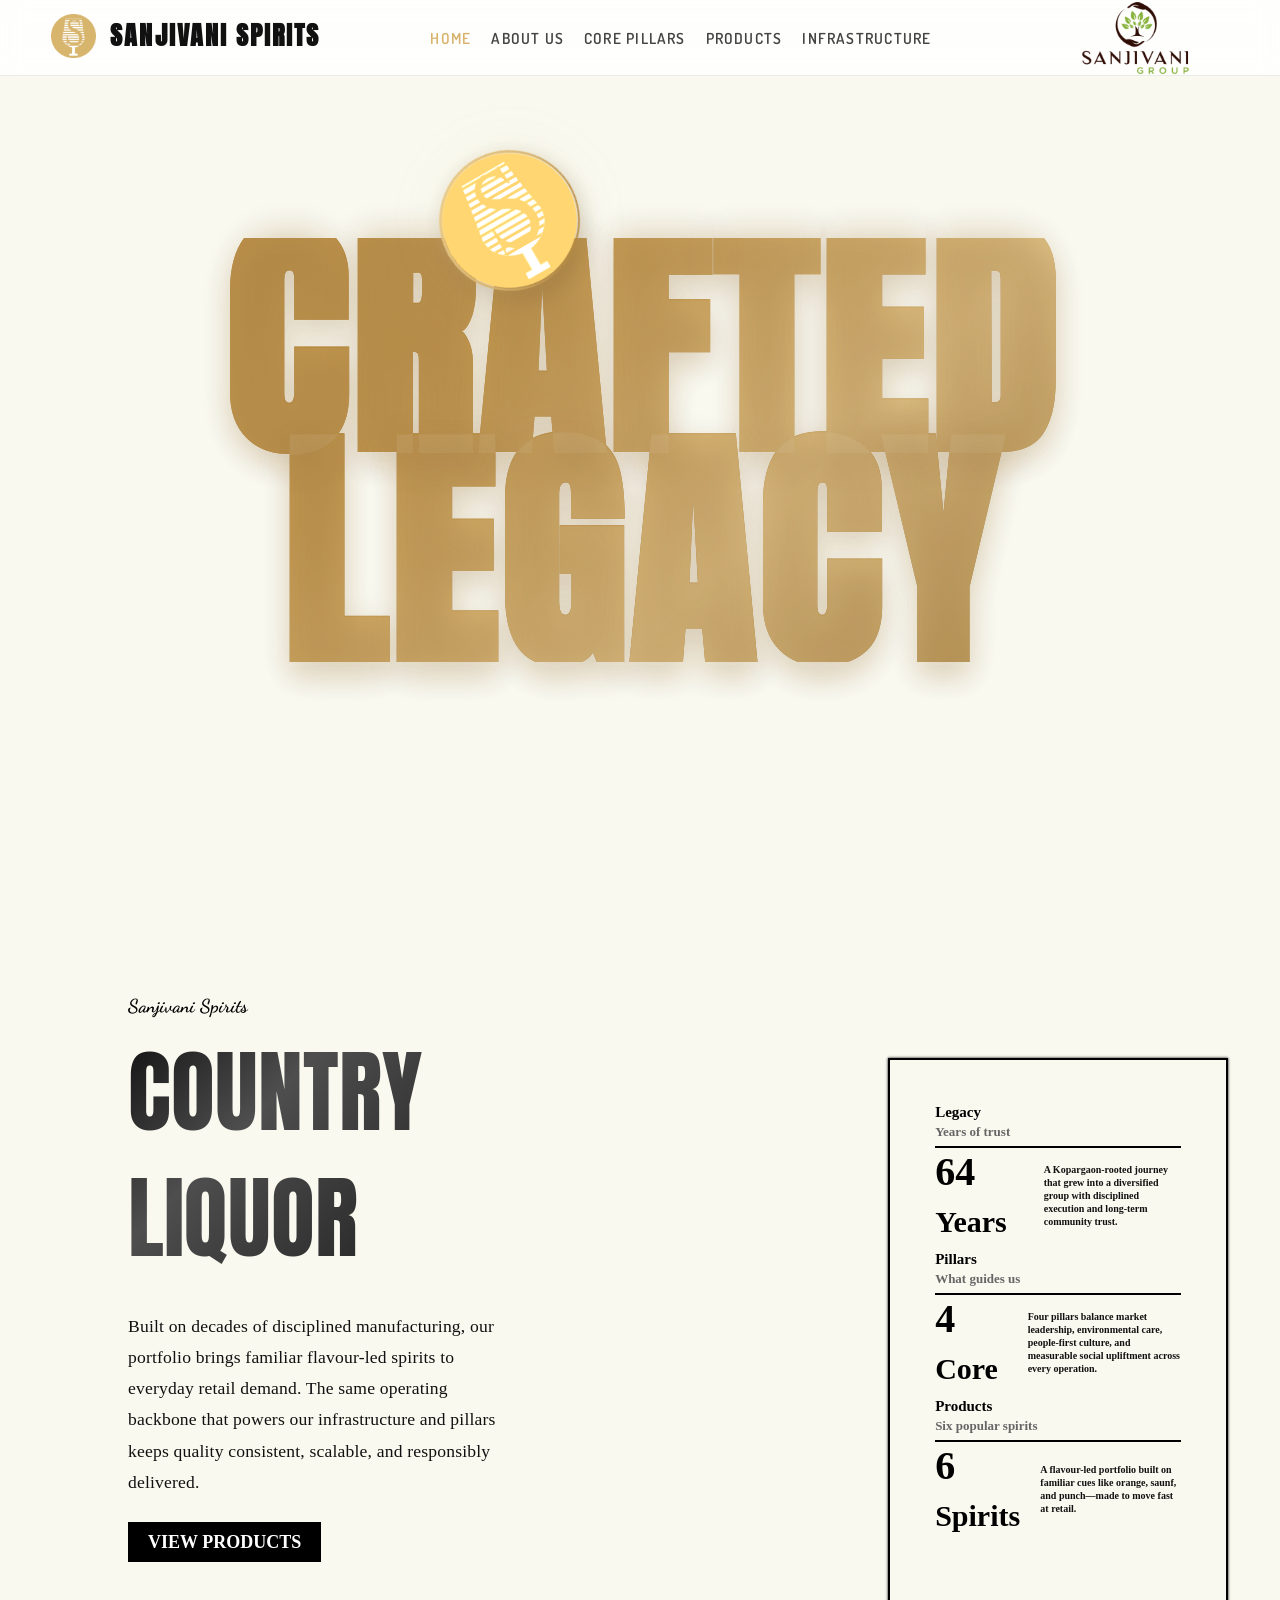
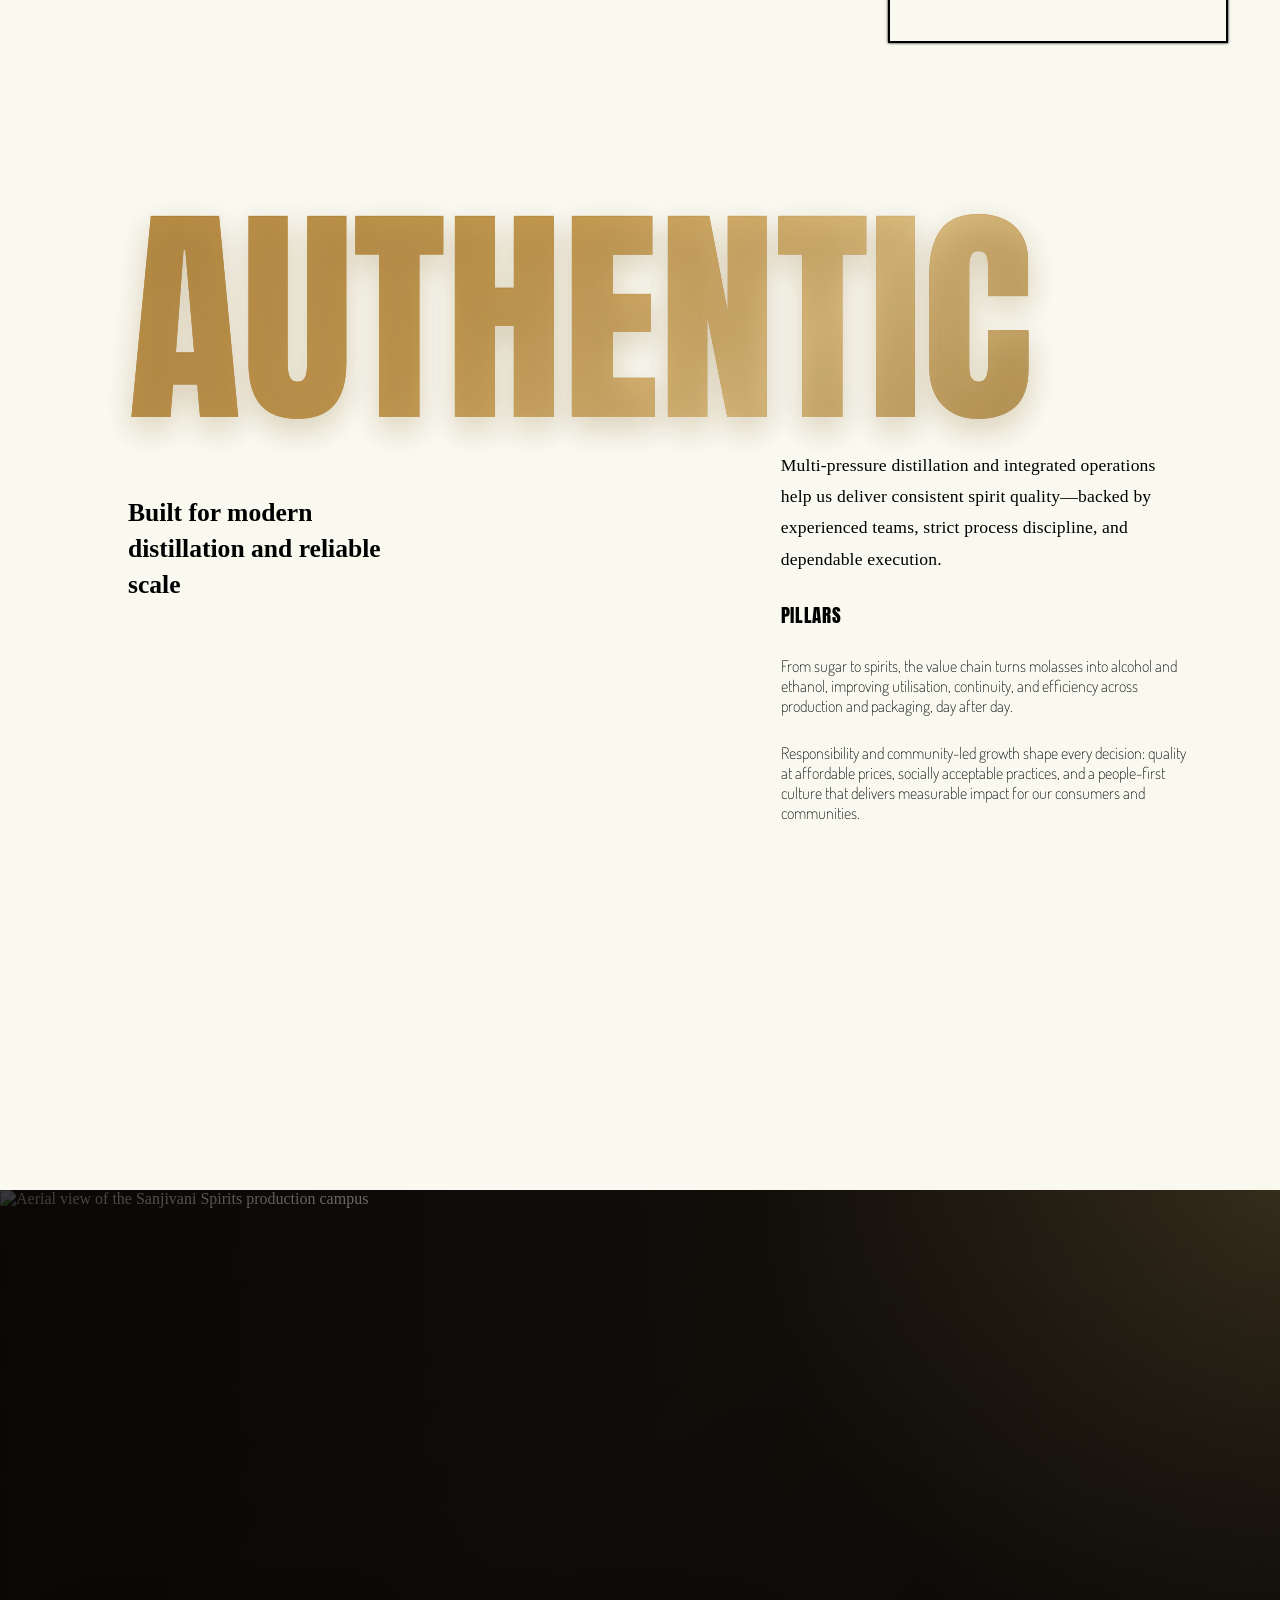
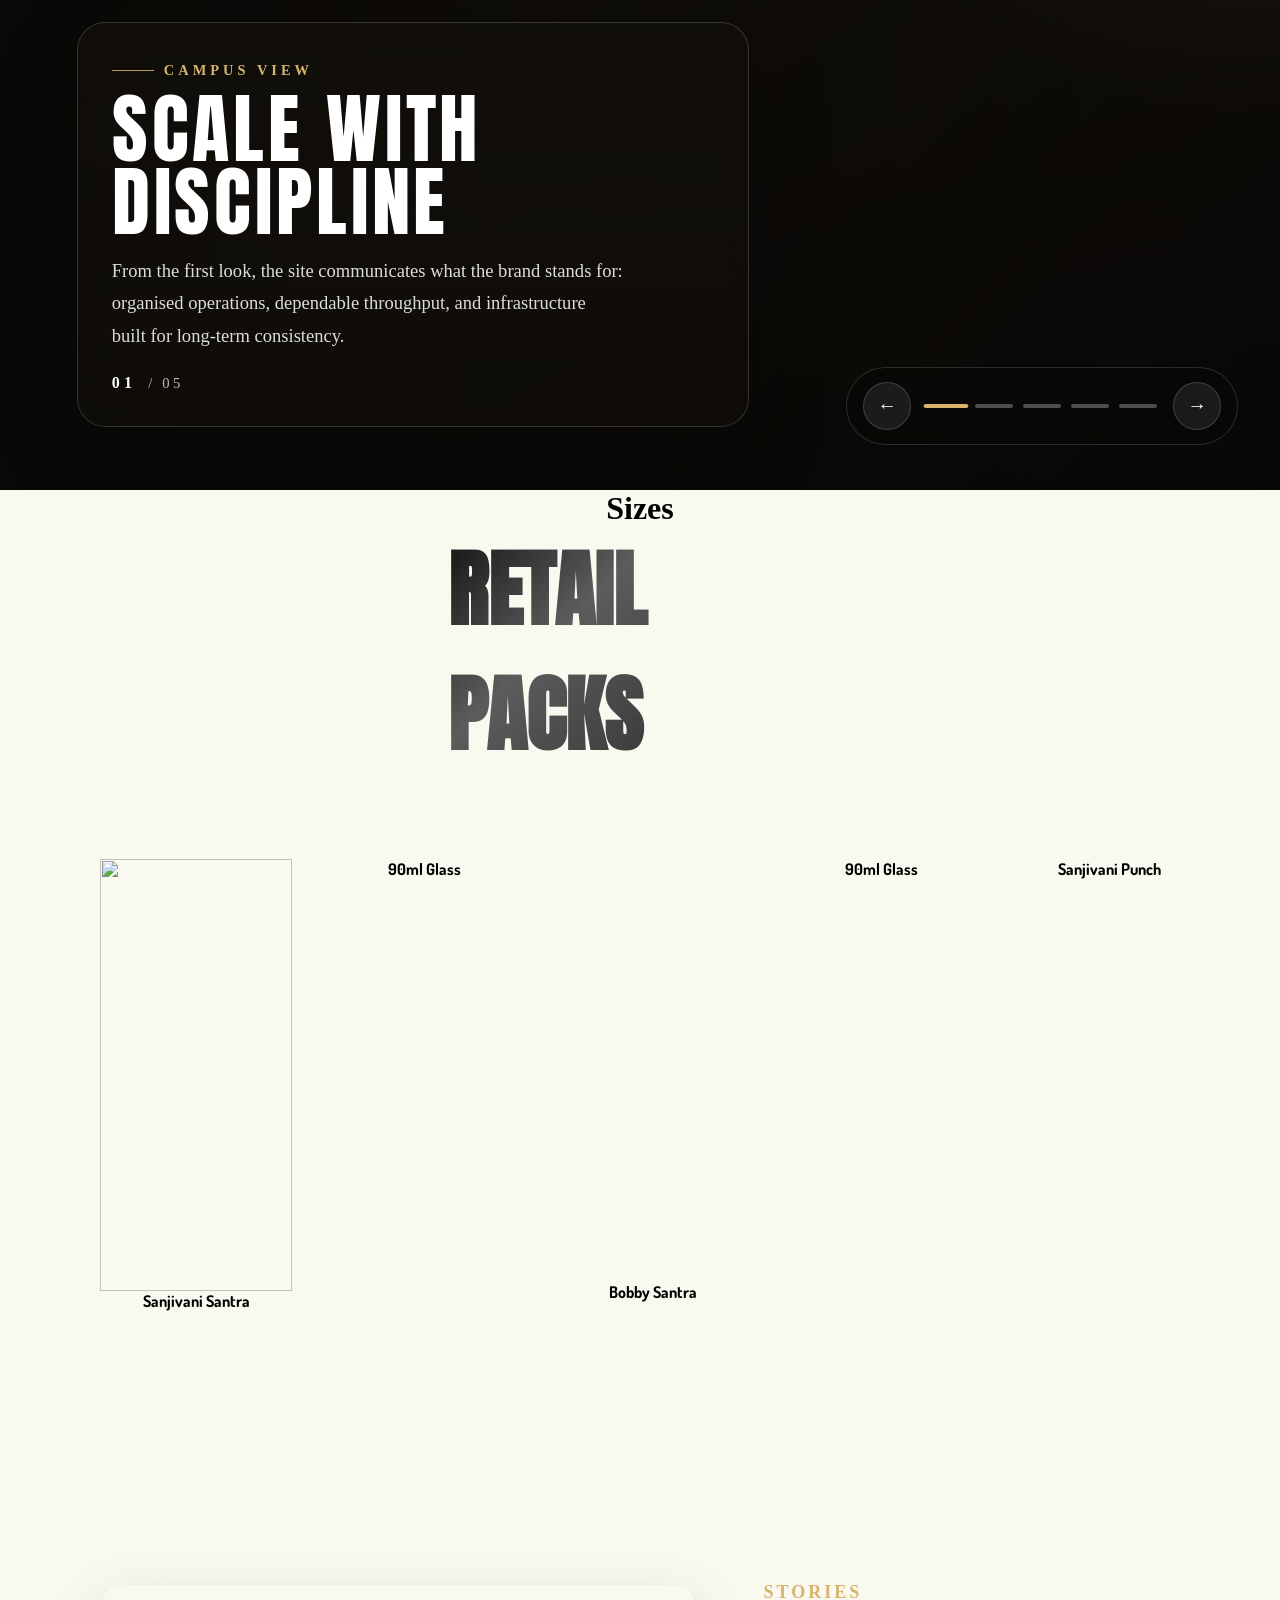
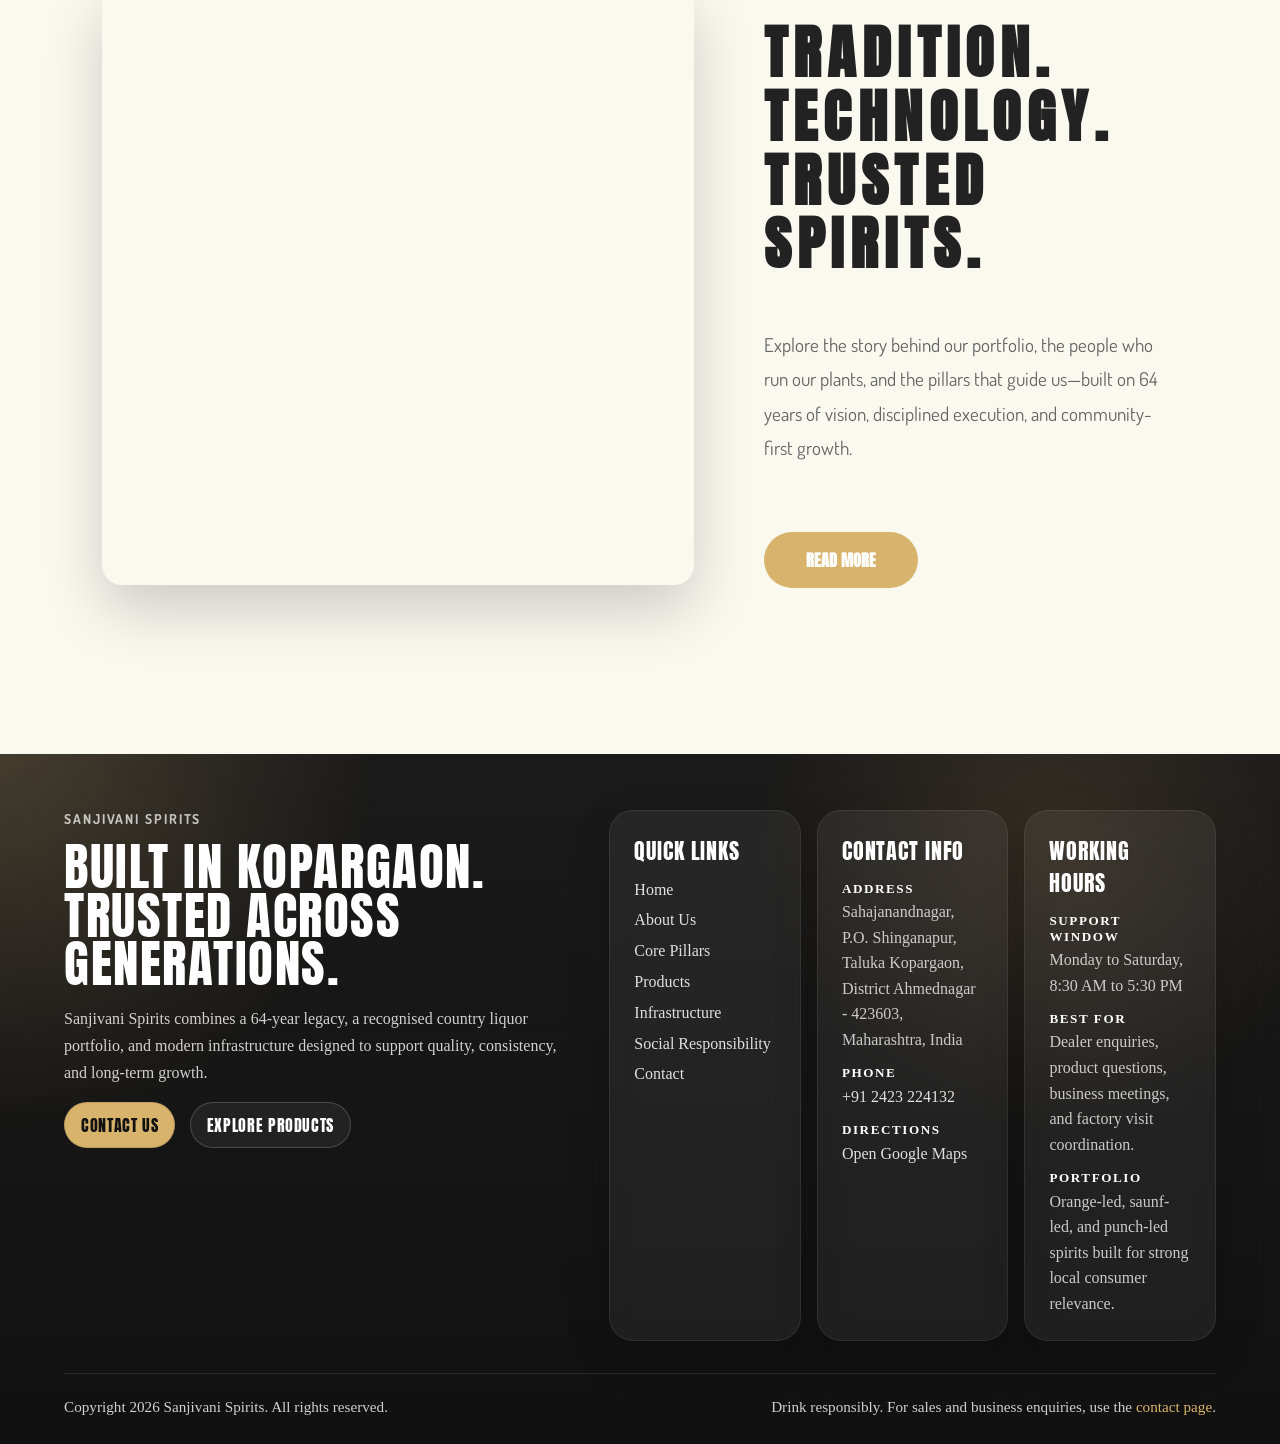
==== index.html @ 4e394a17 "Updated project" ====
<!DOCTYPE html>
<html lang="en" data-page="index">
<head>
    <meta charset="UTF-8">
    <meta name="viewport" content="width=device-width, initial-scale=1.0">
    <meta name="description" content="Sanjivani Spirits showcases its country liquor portfolio, infrastructure, retail packs, and brand story through a premium, responsive website experience.">
    <title>Sanjivani Spirits</title>
    <link rel="preconnect" href="https://fonts.googleapis.com">
    <link rel="preconnect" href="https://fonts.gstatic.com" crossorigin>
    <link rel="preconnect" href="https://cdnjs.cloudflare.com" crossorigin>
    <link rel="preconnect" href="https://cdn.jsdelivr.net" crossorigin>
    <link rel="stylesheet" href="https://cdn.jsdelivr.net/npm/locomotive-scroll@3.5.4/dist/locomotive-scroll.css">
    <link href="https://cdn.jsdelivr.net/npm/remixicon@2.2.0/fonts/remixicon.css" rel="stylesheet">
    <link href="https://fonts.googleapis.com/css2?family=Anton&display=swap" rel="stylesheet">
    <link href="https://fonts.googleapis.com/css2?family=Dancing+Script&display=swap" rel="stylesheet">
    <link href="https://fonts.googleapis.com/css2?family=Dosis:wght@200&display=swap" rel="stylesheet">
    <style>
        html[data-page="index"] * {
            margin: 0;
            padding: 0;
            box-sizing: border-box;
        }

        html[data-page="index"] {
            width: 100%;
            height: 100%;
            --brand-accent: #D8B36C;
            --brand-accent-rgb: 216, 179, 108;
            --nav-height: 76px;
            --nav-bg: rgba(255, 255, 255, 0.86);
        }

        html[data-page="index"] body {
            width: 100%;
            height: 100%;
            background: #f9f9f0;
            overflow-x: clip;
        }

        html[data-page="index"] #main {
            width: 100%;
            max-width: 100%;
            min-height: 100vh;
            overflow-y: hidden !important;
            overflow-x: clip;
            position: relative;
            scroll-behavior: smooth;
        }

        html[data-page="index"] ::-webkit-scrollbar {
            display: none;
            overflow-x: hidden;
            overflow-y: hidden;
        }

        html[data-page="index"] #nav_backdrop {
            position: fixed;
            inset: 0 0 auto 0;
            height: var(--nav-height);
            z-index: 5;
            background: var(--nav-bg);
            border-bottom: 1px solid rgba(0, 0, 0, 0.08);
            backdrop-filter: blur(12px);
            pointer-events: none;
        }

        html[data-page="index"] #nav_top {
            width: 100%;
            min-height: var(--nav-height);
            padding: 0 clamp(20px, 4vw, 56px);
            left: 0;
            top: 0;
            display: flex;
            justify-content: space-between;
            align-items: center;
            gap: 1.5rem;
            position: fixed;
            z-index: 25;
            background: transparent;
            border-bottom: 0;
            backdrop-filter: none;
        }

        html[data-page="index"] .nav_brand {
            flex: 0 0 auto;
            min-width: 0;
        }

        html[data-page="index"] .brand-mark {
            display: inline-flex;
            align-items: center;
            gap: 0.9rem;
            font-family: 'Anton', sans-serif;
            font-size: clamp(1.15rem, 2vw, 1.6rem);
            font-weight: 800;
            letter-spacing: 0.08em;
            text-transform: uppercase;
            color: #111;
            text-decoration: none;
            line-height: 1;
            white-space: nowrap;
        }

        html[data-page="index"] .brand-mark-symbol {
            width: clamp(2.65rem, 3.5vw, 3.8rem);
            height: clamp(2.65rem, 3.5vw, 3.8rem);
            object-fit: contain;
            flex: 0 0 auto;
        }

        html[data-page="index"] .brand-mark-text {
            display: inline-block;
        }

        html[data-page="index"] #nav_links {
            flex: 1 1 auto;
            display: flex;
            align-items: center;
            justify-content: center;
            gap: 1.25rem;
        }

        html[data-page="index"] #nav_links a {
            font-family: 'Dosis', sans-serif;
            font-size: 0.95rem;
            font-weight: 600;
            text-transform: uppercase;
            letter-spacing: 0.08em;
            text-decoration: none;
            color: #111;
            opacity: 0.78;
            transition: opacity 0.25s ease, color 0.25s ease;
        }

        html[data-page="index"] #nav_links a:hover {
            opacity: 1;
            color: var(--brand-accent);
        }

        html[data-page="index"] #nav_links a.is-active {
            opacity: 1;
            color: var(--brand-accent);
        }

        html[data-page="index"] .nav_actions {
            flex: 0 0 auto;
            display: flex;
            align-items: center;
            gap: 0.75rem;
        }

        html[data-page="index"] .nav_logo {
            display: inline-flex;
            align-items: center;
            justify-content: center;
            text-decoration: none;
        }

        html[data-page="index"] .nav_logo img {
            height: 72px;
            width: auto;
            display: block;
        }

        html[data-page="index"] .primary-button {
            display: inline-flex;
            align-items: center;
            justify-content: center;
            padding: 10px 16px;
            border-radius: 999px;
            background: var(--brand-accent);
            border: 1px solid rgba(0, 0, 0, 0.12);
            color: #111;
            text-decoration: none;
            font-family: 'Anton', sans-serif;
            font-size: 0.95rem;
            font-weight: 400;
            letter-spacing: 0.04em;
            text-transform: uppercase;
            transition: filter 0.25s ease, transform 0.25s ease;
            white-space: nowrap;
        }

        html[data-page="index"] .primary-button:hover {
            filter: brightness(0.96);
            transform: translateY(-1px);
        }

        html[data-page="index"] .icon-button {
            width: 44px;
            height: 44px;
            border-radius: 999px;
            border: 1px solid rgba(0, 0, 0, 0.14);
            background: rgba(255, 255, 255, 0.65);
            color: #111;
            display: none;
            align-items: center;
            justify-content: center;
            cursor: pointer;
            transition: background 0.25s ease, transform 0.25s ease;
        }

        html[data-page="index"] .icon-button:hover {
            background: rgba(255, 255, 255, 0.85);
            transform: translateY(-1px);
        }

        html[data-page="index"] .icon-button i {
            font-size: 22px;
        }

        html[data-page="index"] #mobile_menu {
            position: fixed;
            inset: 0;
            z-index: 1300;
            display: none;
            background: rgba(0, 0, 0, 0.48);
        }

        html[data-page="index"] #mobile_menu.is-open,
        html[data-page="index"] #mobile_menu[aria-hidden="false"] {
            display: block;
        }

        html[data-page="index"] .mobile_menu_panel {
            position: absolute;
            top: 0;
            right: 0;
            height: 100%;
            width: min(380px, 92vw);
            background: #111;
            color: #fff;
            padding: 18px 18px 22px;
            display: flex;
            flex-direction: column;
            gap: 14px;
            box-shadow: -24px 0 60px rgba(0, 0, 0, 0.4);
        }

        html[data-page="index"] .mobile_menu_header {
            display: flex;
            align-items: center;
            justify-content: space-between;
            gap: 12px;
            padding-bottom: 10px;
            border-bottom: 1px solid rgba(255, 255, 255, 0.12);
        }

        html[data-page="index"] .mobile_menu_header span {
            font-family: 'Anton', sans-serif;
            font-size: 1rem;
            font-weight: 400;
            letter-spacing: 0.08em;
            text-transform: uppercase;
        }

        html[data-page="index"] #mobile_menu a {
            display: block;
            color: rgba(255, 255, 255, 0.86);
            text-decoration: none;
            font-family: 'Dosis', sans-serif;
            font-size: 1rem;
            font-weight: 400;
            text-transform: uppercase;
            letter-spacing: 0.08em;
            padding: 10px 12px;
            border-radius: 12px;
            background: rgba(255, 255, 255, 0.05);
            transition: background 0.25s ease, color 0.25s ease;
        }

        html[data-page="index"] #mobile_menu a:hover {
            background: rgba(255, 255, 255, 0.1);
            color: #fff;
        }

        html[data-page="index"] #mobile_menu .icon-button {
            display: inline-flex;
            border-color: rgba(255, 255, 255, 0.18);
            background: rgba(255, 255, 255, 0.06);
            color: #fff;
        }

        html[data-page="index"] body.menu-open {
            overflow: hidden;
        }

        html[data-page="index"] #bottle {
            position: absolute;
            display: block;
            height: 95vh;
            max-width: 100%;
            object-fit: contain;
            top: 0;
            left: 38%;
            z-index: 15;
            pointer-events: none;
            border-image: 0 0 2vmax black;
            will-change: transform, opacity;
            transform-origin: center center;
            backface-visibility: hidden;
            contain: paint;
            filter:
                contrast(1.1)
                saturate(1.05)
                brightness(1.04)
                drop-shadow(0 0 48px rgba(255, 248, 234, 0.23))
                drop-shadow(0 16px 34px rgba(0, 0, 0, 0.08));
            image-rendering: -webkit-optimize-contrast;
        }

        html[data-page="index"] #bottlecopy {
            display: none;
        }

        html[data-page="index"] #page1 {
            width: 100vw;
            height: 100vh;
            display: flex;
            justify-content: center;
            align-items: center;
            position: relative;
            isolation: isolate;
        }

        html[data-page="index"] #page1 h1 {
            width: min(96vw, 1360px);
            color: #A8731F;
            background-color: #A8731F;
            font-family: 'Anton', sans-serif;
            font-size: clamp(9rem, 20vw, 17.9rem);
            font-weight: 900;
            text-align: center;
            letter-spacing: 0.02em;
            word-spacing: -0.03em;
            text-transform: uppercase;
            line-height: 0.83;
            padding: 0 3vw;
            background-image:
                linear-gradient(135deg,
                    #A8731F 0%,
                    #B9852E 34%,
                    #D8B36C 62%,
                    #8E6115 100%),
                linear-gradient(135deg,
                    rgba(255, 255, 255, 0.09) 0%,
                    rgba(255, 255, 255, 0.05) 16%,
                    rgba(255, 255, 255, 0) 34%),
                linear-gradient(180deg,
                    rgba(255, 255, 255, 0.08) 0%,
                    rgba(255, 255, 255, 0.03) 14%,
                    rgba(130, 86, 18, 0) 42%,
                    rgba(104, 68, 14, 0.14) 78%,
                    rgba(88, 56, 10, 0.22) 100%);
            background-position: center;
            background-size: cover;
            background-repeat: no-repeat;
            -webkit-background-clip: text;
            -webkit-text-fill-color: transparent;
            -webkit-font-smoothing: antialiased;
            opacity: 0.88;
            position: relative;
            z-index: 1;
            text-shadow:
                0 1px 0 rgba(255, 249, 236, 0.08),
                0 14px 28px rgba(120, 78, 20, 0.18),
                0 8px 34px rgba(145, 96, 26, 0.15);
        }

        html[data-page="index"] .hero_seal {
            position: absolute;
            top: 17%;
            left: 34.5%;
            transform: rotate(-30deg);
            width: 15vh;
            height: 15vh;
            border-radius: 50%;
            display: flex;
            align-items: center;
            justify-content: center;
            z-index: 992;
            will-change: transform, opacity;
            box-shadow: 0 10px 30px rgba(0, 0, 0, 0.12);
        }

        html[data-page="index"] .hero_seal::before {
            content: "";
            position: absolute;
            inset: -14px;
            border-radius: 50%;
            background:
                radial-gradient(circle,
                    rgba(216, 179, 108, 0.18) 0%,
                    rgba(216, 179, 108, 0.1) 42%,
                    rgba(216, 179, 108, 0) 74%);
            filter: blur(24px);
            z-index: -2;
        }

        html[data-page="index"] .hero_seal::after {
            content: "";
            position: absolute;
            inset: -3px;
            border-radius: 50%;
            padding: 2.5px;
            background: linear-gradient(135deg, #F2D18A 0%, #D8B36C 52%, #A8731F 100%);
            -webkit-mask:
                linear-gradient(#000 0 0) content-box,
                linear-gradient(#000 0 0);
            -webkit-mask-composite: xor;
            mask-composite: exclude;
            opacity: 0.95;
            z-index: -1;
        }

        html[data-page="index"] #page1_dog_image {
            width: 100%;
            height: 100%;
            display: block;
            object-fit: contain;
            border-radius: 50%;
            backface-visibility: hidden;
            filter:
                brightness(1.14)
                saturate(1.12)
                contrast(1.1)
                drop-shadow(-2px -2px 8px rgba(255, 245, 221, 0.18))
                drop-shadow(2px 4px 10px rgba(142, 97, 21, 0.14));
            image-rendering: -webkit-optimize-contrast;
        }

        html[data-page="index"] #hero_static_mobile {
            display: none;
        }

        html[data-page="index"] .hero_static_mobile_copy {
            display: grid;
            gap: 16px;
        }

        html[data-page="index"] .hero_static_mobile_copy p {
            font-family: 'Dosis', sans-serif;
            font-size: 1rem;
            line-height: 1.7;
            color: rgba(17, 17, 17, 0.78);
            max-width: 34rem;
        }

        html[data-page="index"] .hero_static_mobile_copy h1 {
            font-family: 'Anton', sans-serif;
            font-size: clamp(3.4rem, 13vw, 5.8rem);
            line-height: 0.9;
            letter-spacing: 0.03em;
            text-transform: uppercase;
            color: #111;
        }

        html[data-page="index"] .hero_static_mobile_actions {
            display: flex;
            flex-wrap: wrap;
            gap: 12px;
        }

        html[data-page="index"] .hero_static_mobile_visual {
            position: relative;
            min-height: 320px;
            display: grid;
            place-items: center;
            isolation: isolate;
        }

        html[data-page="index"] .hero_static_mobile_visual::before {
            content: "";
            position: absolute;
            inset: 16% 10% 6%;
            border-radius: 50%;
            background: radial-gradient(circle, rgba(255, 248, 234, 0.95) 0%, rgba(255, 248, 234, 0.44) 42%, rgba(255, 248, 234, 0) 74%);
            filter: blur(18px);
            z-index: -2;
        }

        html[data-page="index"] .hero_static_mobile_visual img {
            width: min(100%, 320px);
            height: auto;
            object-fit: contain;
            filter:
                contrast(1.1)
                saturate(1.05)
                brightness(1.04)
                drop-shadow(0 0 42px rgba(255, 248, 234, 0.24))
                drop-shadow(0 16px 34px rgba(0, 0, 0, 0.08));
        }

        html[data-page="index"] .hero_static_mobile_seal {
            position: absolute;
            top: 0;
            right: 10%;
            width: 90px;
            height: 90px;
            border-radius: 50%;
            display: grid;
            place-items: center;
            transform: rotate(-16deg);
            box-shadow: 0 10px 30px rgba(0, 0, 0, 0.12);
        }

        html[data-page="index"] .hero_static_mobile_seal::before {
            content: "";
            position: absolute;
            inset: -12px;
            border-radius: 50%;
            background: radial-gradient(circle, rgba(216, 179, 108, 0.16) 0%, rgba(216, 179, 108, 0.08) 45%, rgba(216, 179, 108, 0) 78%);
            filter: blur(18px);
            z-index: -2;
        }

        html[data-page="index"] .hero_static_mobile_seal::after {
            content: "";
            position: absolute;
            inset: -3px;
            border-radius: 50%;
            padding: 2px;
            background: linear-gradient(135deg, #F2D18A 0%, #D8B36C 52%, #A8731F 100%);
            -webkit-mask:
                linear-gradient(#000 0 0) content-box,
                linear-gradient(#000 0 0);
            -webkit-mask-composite: xor;
            mask-composite: exclude;
            opacity: 0.95;
            z-index: -1;
        }

        html[data-page="index"] .hero_static_mobile_seal img {
            width: 100%;
            height: 100%;
            border-radius: 50%;
            object-fit: contain;
        }

        html[data-page="index"] #page2 {
            width: 100vw;
            height: 100vh;
            display: flex;
            justify-content: space-between;
            align-items: center;
            padding: 0 4.1vw 0 10vw;
        }

        html[data-page="index"] #page2_part1 {
            width: min(30vw, 480px);
            height: 79vh;
        }

        html[data-page="index"] #page2_part1 h3 {
            font-family: dancing script;
            margin-bottom: 12px;
        }

        html[data-page="index"] #page2_part1 h1 {
            width: 25vw;
            height: 30vh;
            font-size: 7vw;
            line-height: 14vh;
            font-weight: 500;
            font-family: 'Anton', sans-serif;
            text-transform: uppercase;
            margin-bottom: 12px;
            word-spacing: -1vmax;
            background-image: linear-gradient(135deg, #111 0%, #4e4e4e 36%, #1b1b1b 100%);
            background-position: top;
            background-repeat: no-repeat;
            background-size: cover;
            -webkit-background-clip: text;
            -webkit-text-fill-color: transparent;
            background-color: black;
            -webkit-font-smoothing: antialiased;
        }

        html[data-page="index"] #page2_part1>p {
            width: 100%;
            max-width: 34rem;
            font-family: Georgia, 'Times New Roman', serif;
            color: #111;
            font-size: clamp(1.1rem, 1.35vw, 1.45rem);
            font-weight: 400;
            line-height: 1.78;
            letter-spacing: 0.01em;
            margin-bottom: 24px;
        }

        html[data-page="index"] #page2_part1>button {
            padding: 10px 20px;
            font-family: "druk heavy";
            font-size: 18px;
            text-transform: uppercase;
            font-weight: 800;
            line-height: 20px;
            white-space: nowrap;
            background-color: black;
            border-style: none;
            cursor: pointer;
            color: #fff;
        }

        html[data-page="index"] #page2_part2 {
            width: 26.5vw;
            height: 65vh;
            padding: 3.5vmax 3.5vmax;
            border: 0.2vmax solid black;
            box-shadow: 0 0 0.2vmax black;
            font-family: Gilroy;
        }

        html[data-page="index"] #page2_part2 h3 {
            font-size: 15px;
            margin-bottom: 3px;
            font-weight: 600;
        }

        html[data-page="index"] #page2_part2 h5 {
            font-size: 13px;
            margin-bottom: 6px;
            font-weight: 600;
            color: #666;
        }

        html[data-page="index"] #box {
            display: flex;
            justify-content: space-between;
            align-items: center;
            border-top: 0.2vmax solid black;
            margin-bottom: 1vh;
        }

        html[data-page="index"] #page2_part2 p {
            font-size: 10px;
            width: 12vw;
            color: #111;
            line-height: 13px;
            font-weight: 600;
        }

        html[data-page="index"] #box h2 {
            font-size: 40px;
            font-family: "druk heavy";
        }

        html[data-page="index"] #box h2 span {
            font-size: 30px;
        }

        html[data-page="index"] #page3 {
            width: 100vw;
            height: 110vh;
            padding: 0 5vmax 0 10vmax;
        }

        html[data-page="index"] #page3 h1 {
            width: 85vw;
            font-size: 18.3vw;
            line-height: 18.5vw;
            font-weight: 500;
            font-family: 'Anton', sans-serif;
            text-transform: uppercase;
            color: #A8731F;
            background-color: #A8731F;
            background-image:
                linear-gradient(135deg,
                    #A8731F 0%,
                    #B9852E 34%,
                    #D8B36C 62%,
                    #8E6115 100%),
                linear-gradient(135deg,
                    rgba(255, 255, 255, 0.08) 0%,
                    rgba(255, 255, 255, 0.045) 16%,
                    rgba(255, 255, 255, 0) 34%),
                linear-gradient(180deg,
                    rgba(255, 255, 255, 0.07) 0%,
                    rgba(255, 255, 255, 0.025) 14%,
                    rgba(130, 86, 18, 0) 42%,
                    rgba(104, 68, 14, 0.13) 78%,
                    rgba(88, 56, 10, 0.2) 100%);
            background-position: center;
            background-repeat: no-repeat;
            background-size: cover;
            -webkit-background-clip: text;
            -webkit-text-fill-color: transparent;
            opacity: 0.88;
            position: relative;
            z-index: 1;
            text-shadow:
                0 1px 0 rgba(255, 249, 236, 0.07),
                0 14px 28px rgba(120, 78, 20, 0.17),
                0 8px 34px rgba(145, 96, 26, 0.14);
        }

        html[data-page="index"] #page3_text {
            display: flex;
            justify-content: space-between;
        }

        html[data-page="index"] #page3_text_part1 a img {
            width: 25vw;
            margin-top: 3vh;
        }

        html[data-page="index"] #page3_text_part1 h5 {
            width: 23vw;
            font-size: 2vw;
            margin-top: 3vh;
            line-height: 4vh;
            font-family: Gilroy;
        }

        html[data-page="index"] #page3_text_part2 {
            width: min(36vw, 560px);
            padding: 1vmax 2vmax;
        }

        html[data-page="index"] #page3_text_part2 h5 {
            width: 100%;
            max-width: 34rem;
            font-size: clamp(1.1rem, 1.35vw, 1.45rem);
            line-height: 1.78;
            font-family: Georgia, 'Times New Roman', serif;
            font-weight: 400;
            letter-spacing: 0.01em;
        }

        html[data-page="index"] #page3_text_part2 h2 {
            margin-top: 2vmax;
            font-family: 'Anton', sans-serif;
            font-size: 1.5vmax;
            font-weight: 100;
            letter-spacing: 0.05vmax;
        }

        html[data-page="index"] #page3_text_part2 p {
            margin-top: 3vh;
            font-family: 'Dosis', sans-serif;
            font-weight: 100;
        }

        html[data-page="index"] #page4 {
            position: relative;
            width: 100vw;
            min-height: 100vh;
            background: #0f0d0a;
            color: #fff;
            isolation: isolate;
        }

        html[data-page="index"] .page4_carousel {
            position: relative;
            min-height: 100vh;
            overflow: hidden;
            background:
                radial-gradient(circle at top right, rgba(216, 179, 108, 0.24), transparent 34%),
                linear-gradient(135deg, #120f0a 0%, #19140d 42%, #0b0907 100%);
        }

        html[data-page="index"] .page4_slide_track {
            position: relative;
            min-height: 100vh;
        }

        html[data-page="index"] .page4_slide {
            position: absolute;
            inset: 0;
            opacity: 0;
            visibility: hidden;
            transform: scale(1.04);
            transition:
                opacity 0.85s ease,
                transform 5.6s ease,
                visibility 0s linear 0.85s;
        }

        html[data-page="index"] .page4_slide.is-active {
            opacity: 1;
            visibility: visible;
            transform: scale(1);
            transition:
                opacity 0.85s ease,
                transform 5.6s ease,
                visibility 0s linear 0s;
        }

        html[data-page="index"] .page4_slide::after {
            content: "";
            position: absolute;
            inset: 0;
            background:
                linear-gradient(90deg, rgba(8, 7, 6, 0.78) 0%, rgba(8, 7, 6, 0.46) 42%, rgba(8, 7, 6, 0.18) 100%),
                linear-gradient(180deg, rgba(8, 7, 6, 0.08) 0%, rgba(8, 7, 6, 0.58) 100%);
        }

        html[data-page="index"] .page4_slide img {
            width: 100%;
            height: 100%;
            object-fit: cover;
            display: block;
        }

        html[data-page="index"] .page4_slide_content {
            position: absolute;
            left: clamp(24px, 6vw, 84px);
            bottom: clamp(28px, 7vh, 72px);
            z-index: 2;
            width: min(42rem, calc(100vw - 48px));
            padding: clamp(22px, 2.8vw, 34px);
            border: 1px solid rgba(255, 255, 255, 0.16);
            border-radius: 28px;
            background: linear-gradient(180deg, rgba(19, 16, 11, 0.72) 0%, rgba(19, 16, 11, 0.46) 100%);
            backdrop-filter: blur(10px);
            box-shadow: 0 28px 80px rgba(0, 0, 0, 0.24);
        }

        html[data-page="index"] .page4_slide_kicker {
            display: inline-flex;
            align-items: center;
            gap: 10px;
            margin-bottom: 14px;
            color: #d8b36c;
            font-size: 0.9rem;
            font-weight: 600;
            letter-spacing: 0.28em;
            text-transform: uppercase;
        }

        html[data-page="index"] .page4_slide_kicker::before {
            content: "";
            width: 42px;
            height: 1px;
            background: currentColor;
            opacity: 0.85;
        }

        html[data-page="index"] .page4_slide_content h2 {
            margin: 0;
            font-family: 'Anton', sans-serif;
            font-size: clamp(2.7rem, 6vw, 5.8rem);
            font-weight: 400;
            letter-spacing: 0.05em;
            line-height: 0.95;
            text-transform: uppercase;
        }

        html[data-page="index"] .page4_slide_content p {
            width: min(32rem, 100%);
            margin: 16px 0 0;
            font-size: clamp(1rem, 1.45vw, 1.2rem);
            line-height: 1.75;
            color: rgba(255, 255, 255, 0.86);
            font-family: Georgia, 'Times New Roman', serif;
        }

        html[data-page="index"] .page4_slide_index {
            margin-top: 22px;
            display: inline-flex;
            align-items: center;
            gap: 12px;
            color: rgba(255, 255, 255, 0.72);
            font-size: 0.92rem;
            letter-spacing: 0.22em;
            text-transform: uppercase;
        }

        html[data-page="index"] .page4_slide_index strong {
            color: #fff;
            font-size: 1rem;
            letter-spacing: 0.26em;
        }

        html[data-page="index"] .page4_controls {
            position: absolute;
            right: clamp(24px, 4vw, 42px);
            bottom: clamp(26px, 5vh, 46px);
            z-index: 3;
            display: flex;
            align-items: center;
            gap: 16px;
            padding: 14px 16px;
            border: 1px solid rgba(255, 255, 255, 0.14);
            border-radius: 999px;
            background: rgba(10, 9, 7, 0.38);
            backdrop-filter: blur(10px);
        }

        html[data-page="index"] .page4_dots {
            display: flex;
            align-items: center;
            gap: 10px;
        }

        html[data-page="index"] .page4_dot {
            width: 38px;
            height: 4px;
            padding: 0;
            border: 0;
            border-radius: 999px;
            background: rgba(255, 255, 255, 0.28);
            cursor: pointer;
            transition: background-color 0.35s ease, transform 0.35s ease;
        }

        html[data-page="index"] .page4_dot.is-active {
            background: #d8b36c;
            transform: scaleX(1.18);
        }

        html[data-page="index"] .page4_nav {
            width: 48px;
            height: 48px;
            border: 1px solid rgba(255, 255, 255, 0.16);
            border-radius: 50%;
            background: rgba(255, 255, 255, 0.08);
            color: #fff;
            font-size: 1.2rem;
            line-height: 1;
            cursor: pointer;
            transition:
                background-color 0.35s ease,
                border-color 0.35s ease,
                transform 0.35s ease;
        }

        html[data-page="index"] .page4_nav:hover,
        html[data-page="index"] .page4_nav:focus-visible,
        html[data-page="index"] .page4_dot:hover,
        html[data-page="index"] .page4_dot:focus-visible {
            outline: none;
            border-color: rgba(216, 179, 108, 0.8);
            background: rgba(216, 179, 108, 0.2);
            transform: translateY(-1px);
        }

        html[data-page="index"] #page5 {
            width: 100vw;
            height: 110vh;
            padding: 0 0 0 0;
            display: flex;
            justify-content: flex-start;
            align-items: center;
            flex-direction: column;
        }

        html[data-page="index"] #page5 h5 {
            font-size: 2.5vmax;
            font-family: Gilroy;
        }

        html[data-page="index"] #page5 h1 {
            width: 30vw;
            text-transform: uppercase;
            font-family: 'Anton',sans-serif;
            font-weight: 600;
            font-size: 6.5vw;
            background-image: linear-gradient(135deg, #111 0%, #5c5c5c 34%, #1b1b1b 100%);
            background-position: top;
            background-repeat: no-repeat;
            background-size: cover;
            -webkit-background-clip: text;
            -webkit-text-fill-color: transparent;
            background-color: black;
        }

        html[data-page="index"] #page5_image_box {
            width: 100vw;
            height: 85vh;
            padding: 0 3vw 0 5vw;
            display: flex;
            align-items: center;
            justify-content: space-evenly;
        }

        html[data-page="index"] #page5_bottel {
            width: 15vw;
            height: 60vh;
            justify-content: center;
        }

        html[data-page="index"] #page5_bottel h4 {
            display: flex;
            align-items: center;
            justify-content: space-around;
            text-align: center;
            font-family: Gilroy;
        }

        html[data-page="index"] #page5_bottel img {
            width: 15vw;
        }

        html[data-page="index"] #image11 {
            height: 48vh;
        }

        html[data-page="index"] #image22 {
            transform: rotate(-15deg);
        }

        html[data-page="index"] #image33 {
            height: 47vh;
            opacity: 0;
            transform: rotate(-15deg);
        }

        html[data-page="index"] #image44 {
            transform: rotate(-15deg);
        }

        html[data-page="index"] #image55 {
            transform: rotate(-15deg);
        }

        html[data-page="index"] #page5_bottel h4 {
            font-family: 'Dosis', sans-serif;
        }

        html[data-page="index"] #page5_bottel h6 {
            display: flex;
            justify-content: space-around;
            font-family: Gilroy;
            font-size: 1.1vmax;
        }

        html[data-page="index"] #page6 {
            width: 100vw;
            height: 90vh;
            padding: 0 0vw 0 9vw;
            display: flex;
            gap: 30px;
        }

        html[data-page="index"] #page6 img {
            width: 50vw;
            height: 62vh;
        }

        html[data-page="index"] #page5_part2 {
            padding: 0 4vw 0 4vw;
            width: 40vw;
            height: 62vh;
        }

        html[data-page="index"] #page6_part2 h5 {
            font-size: 2vmax;
            font-family: Gilroy;
        }

        html[data-page="index"] #page6_part2 h1 {
            margin-top: 3vh;
            width: 30vw;
            font-family: 'Anton', sans-serif;
            font-size: 4vw;
            font-weight: 100;
            line-height: 9.5vh;
            letter-spacing: 0.5vw;
            text-transform: uppercase;
        }

        html[data-page="index"] #page6_part2 p {
            margin-top: 3vh;
            font-weight: 400;
            font-family: 'Dosis', sans-serif;
            color: #111;
        }

        html[data-page="index"] #page6_part2>button {
            margin-top: 3vh;
            font-size: 1.2vmax;
            padding: 0.8vmax 1.5vmax;
            font-family: 'Anton', sans-serif;
            text-transform: uppercase;
            font-weight: 100;
            color: #fff;
            background-color: #000;
            border-style: none;
            cursor: pointer;
        }

        html[data-page="index"] body {
            overflow-x: hidden;
        }

        html[data-page="index"] img {
            max-width: 100%;
        }

        html[data-page="index"] #page1,
        html[data-page="index"] #page2,
        html[data-page="index"] #page3,
        html[data-page="index"] #page4,
        html[data-page="index"] #page5,
        html[data-page="index"] #page6 {
            width: 100%;
            max-width: 100%;
            overflow-x: clip;
        }

        html[data-page="index"] #page5_image_box {
            overflow-x: clip;
        }

        html[data-page="index"] #page5_bottel img {
            display: block;
            margin-inline: auto;
            max-width: 100%;
            object-fit: contain;
            transform-origin: center center;
            will-change: transform;
        }

        html[data-page="index"] .eyebrow {
            font-family: 'Dosis', sans-serif;
            font-weight: 700;
            letter-spacing: 0.14em;
            text-transform: uppercase;
            font-size: 0.85rem;
            color: rgba(255, 255, 255, 0.72);
        }

        html[data-page="index"] .cta-link,
        html[data-page="index"] .ghost-button {
            display: inline-flex;
            align-items: center;
            justify-content: center;
            gap: 0.4rem;
            padding: 10px 16px;
            border-radius: 999px;
            text-decoration: none;
            font-family: 'Anton', sans-serif;
            font-weight: 400;
            letter-spacing: 0.04em;
            text-transform: uppercase;
            transition: transform 0.25s ease, background 0.25s ease, border-color 0.25s ease;
            white-space: nowrap;
        }

        html[data-page="index"] .cta-link {
            background: var(--brand-accent);
            color: #111;
            border: 1px solid rgba(0, 0, 0, 0.12);
        }

        html[data-page="index"] .cta-link:hover {
            transform: translateY(-1px);
        }

        html[data-page="index"] .ghost-button {
            background: rgba(255, 255, 255, 0.06);
            color: #fff;
            border: 1px solid rgba(255, 255, 255, 0.18);
        }

        html[data-page="index"] .ghost-button:hover {
            transform: translateY(-1px);
        }

        html[data-page="index"] .site-footer {
            position: relative;
            margin-top: 4rem;
            background:
                radial-gradient(circle at top left, rgba(var(--brand-accent-rgb), 0.22), transparent 26%),
                radial-gradient(circle at right 18% top 12%, rgba(212, 160, 88, 0.14), transparent 24%),
                #111;
            color: #fff;
            overflow: hidden;
        }

        html[data-page="index"] .site-footer::before {
            content: "";
            position: absolute;
            inset: 0;
            background: linear-gradient(180deg, rgba(255, 255, 255, 0.04), rgba(255, 255, 255, 0));
            pointer-events: none;
        }

        html[data-page="index"] .site-footer-inner {
            position: relative;
            max-width: 1380px;
            margin: 0 auto;
            padding: 3.5rem 5vw 1.5rem;
        }

        html[data-page="index"] .footer-top {
            display: grid;
            grid-template-columns: minmax(0, 1.1fr) minmax(0, 1.3fr);
            gap: 2rem;
            align-items: start;
        }

        html[data-page="index"] .footer-brand-block {
            display: grid;
            gap: 1rem;
        }

        html[data-page="index"] .footer-brand-block h2 {
            font-family: 'Anton', sans-serif;
            font-size: clamp(2.4rem, 4vw, 4rem);
            font-weight: 400;
            line-height: 0.95;
            text-transform: uppercase;
            letter-spacing: 0.03em;
        }

        html[data-page="index"] .footer-brand-block p,
        html[data-page="index"] .footer-card p,
        html[data-page="index"] .footer-card address,
        html[data-page="index"] .footer-bottom {
            color: rgba(255, 255, 255, 0.8);
            font-size: 1rem;
            line-height: 1.7;
        }

        html[data-page="index"] .footer-actions {
            display: flex;
            flex-wrap: wrap;
            gap: 0.9rem;
        }

        html[data-page="index"] .site-footer .ghost-button {
            border-color: rgba(255, 255, 255, 0.18);
            background: rgba(255, 255, 255, 0.06);
            color: #fff;
        }

        html[data-page="index"] .site-footer .ghost-button:hover {
            border-color: rgba(var(--brand-accent-rgb), 0.55);
            background: rgba(255, 255, 255, 0.12);
        }

        html[data-page="index"] .footer-grid {
            display: grid;
            grid-template-columns: repeat(3, minmax(0, 1fr));
            gap: 1rem;
        }

        html[data-page="index"] .footer-card {
            min-height: 100%;
            padding: 1.5rem;
            border: 1px solid rgba(255, 255, 255, 0.08);
            border-radius: 1.5rem;
            background: rgba(255, 255, 255, 0.06);
            box-shadow: 0 18px 45px rgba(0, 0, 0, 0.16);
            backdrop-filter: blur(12px);
        }

        html[data-page="index"] .footer-card h3 {
            margin-bottom: 0.85rem;
            font-family: 'Anton', sans-serif;
            font-size: 1.35rem;
            font-weight: 400;
            text-transform: uppercase;
            letter-spacing: 0.04em;
        }

        html[data-page="index"] .footer-card address {
            font-style: normal;
        }

        html[data-page="index"] .footer-link-list,
        html[data-page="index"] .footer-meta-list {
            list-style: none;
            display: grid;
            gap: 0.8rem;
        }

        html[data-page="index"] .footer-link-list a,
        html[data-page="index"] .footer-card a {
            transition: color 0.25s ease, opacity 0.25s ease;
            color: rgba(255, 255, 255, 0.86);
            text-decoration: none;
        }

        html[data-page="index"] .footer-link-list a:hover,
        html[data-page="index"] .footer-card a:hover {
            color: var(--brand-accent);
        }

        html[data-page="index"] .footer-link-list strong,
        html[data-page="index"] .footer-meta-list strong {
            display: block;
            margin-bottom: 0.15rem;
            color: #fff;
            font-size: 0.82rem;
            font-weight: 700;
            text-transform: uppercase;
            letter-spacing: 0.12em;
        }

        html[data-page="index"] .footer-link-list span,
        html[data-page="index"] .footer-meta-list span {
            color: rgba(255, 255, 255, 0.76);
            line-height: 1.6;
        }

        html[data-page="index"] .footer-bottom {
            margin-top: 2rem;
            padding-top: 1.2rem;
            display: flex;
            align-items: center;
            justify-content: space-between;
            gap: 1rem;
            border-top: 1px solid rgba(255, 255, 255, 0.1);
            font-size: 0.95rem;
        }

        html[data-page="index"] .footer-bottom a {
            color: var(--brand-accent);
            text-decoration: none;
        }

        html[data-page="index"] .footer-bottom a:hover {
            text-decoration: underline;
        }

        @media (max-width: 1024px) {
            html[data-page="index"] #nav_top {
                padding: 0 20px;
            }

            html[data-page="index"] #nav_links {
                justify-content: flex-start;
                gap: 1rem;
            }

            html[data-page="index"] .primary-button {
                padding: 9px 14px;
                font-size: 0.9rem;
            }

            html[data-page="index"] #bottle {
                top: 0;
                height: 85vh;
                left: 44%;
            }

            html[data-page="index"] #page2 {
                padding: 0 5vw 0 12vw;
                gap: 4vw;
            }

            html[data-page="index"] #page2_part1 {
                width: 38vw;
            }

            html[data-page="index"] #page2_part2 {
                width: 38vw;
            }

            html[data-page="index"] #page2_part2 p {
                width: 18vw;
            }

            html[data-page="index"] #page3 {
                padding: 0 5vw 0 12vw;
                height: auto;
                min-height: 110vh;
            }

            html[data-page="index"] #page3_text_part1 a img {
                width: 35vw;
            }

            html[data-page="index"] #page3_text_part2 {
                width: 40vw;
            }

            html[data-page="index"] #page6 {
                padding: 0 5vw 0 12vw;
                height: auto;
                min-height: 90vh;
            }

            html[data-page="index"] #page6 img {
                width: 45vw;
                height: auto;
            }

            html[data-page="index"] #page6_part2 h1 {
                width: 40vw;
                font-size: 4.8vw;
                line-height: 8vh;
            }
        }

        @media (min-width: 769px) and (max-width: 1200px) {
            html[data-page="index"] #main {
                overflow-x: hidden;
            }

            html[data-page="index"] #nav_top {
                width: 100%;
                left: 0;
                padding: 0 clamp(24px, 4vw, 44px);
            }

            html[data-page="index"] #bottle {
                top: 0;
                left: calc(50% - min(28vw, 320px) / 2);
                width: min(28vw, 320px);
                height: auto;
                max-height: 82vh;
            }

            html[data-page="index"] #page1 h1 {
                width: min(92vw, 980px);
                font-size: clamp(7.4rem, 16.9vw, 13.6rem);
                letter-spacing: 0.018em;
                line-height: 0.84;
            }

            html[data-page="index"] #page2 {
                padding: 0 4vw 0 8vw;
            }

            html[data-page="index"] #page2_part1,
            html[data-page="index"] #page2_part2 {
                width: min(36vw, 390px);
            }

            html[data-page="index"] #page2_part1 h1 {
                width: 100%;
                height: auto;
                font-size: clamp(4rem, 6vw, 5.25rem);
                line-height: 0.95;
            }

            html[data-page="index"] #page2_part1 > p,
            html[data-page="index"] #page3_text_part2 h5 {
                font-size: 1.1rem;
                line-height: 1.7;
            }

            html[data-page="index"] #page2_part2 {
                height: auto;
                min-height: 60vh;
            }

            html[data-page="index"] #page2_part2 p {
                width: min(18vw, 180px);
            }

            html[data-page="index"] #page3 {
                padding: 0 4vw 0 8vw;
            }

            html[data-page="index"] #page3_text {
                gap: clamp(20px, 3vw, 36px);
            }

            html[data-page="index"] #page3_text_part1 a img {
                width: min(34vw, 420px);
            }

            html[data-page="index"] #page3_text_part1 h5,
            html[data-page="index"] #page3_text_part2 h5 {
                width: 100%;
            }

            html[data-page="index"] #page4,
            html[data-page="index"] .page4_carousel,
            html[data-page="index"] .page4_slide_track {
                min-height: 82vh;
            }

            html[data-page="index"] .page4_slide_content {
                width: min(34rem, calc(100vw - 40px));
                left: 20px;
                right: 20px;
                bottom: 20px;
                border-radius: 24px;
            }

            html[data-page="index"] .page4_slide_content h2 {
                font-size: clamp(2.5rem, 7vw, 4.4rem);
            }

            html[data-page="index"] .page4_controls {
                right: 20px;
                bottom: 20px;
            }

            html[data-page="index"] #page5 {
                height: auto;
                min-height: 100vh;
                padding-bottom: 8vh;
            }

            html[data-page="index"] #page5 h1 {
                width: auto;
                text-align: center;
            }

            html[data-page="index"] #page5_image_box {
                height: auto;
                align-items: flex-end;
                gap: clamp(18px, 2.5vw, 28px);
                padding: 2vh 4vw 0;
            }

            html[data-page="index"] #page5_bottel {
                width: min(18vw, 160px);
                height: auto;
            }

            html[data-page="index"] #page5_bottel img {
                width: min(100%, 140px);
                height: auto;
                max-height: 30vh;
            }

            html[data-page="index"] #image22,
            html[data-page="index"] #image33,
            html[data-page="index"] #image44,
            html[data-page="index"] #image55 {
                transform: rotate(-10deg);
            }

            html[data-page="index"] #page6 {
                padding: 72px 5vw !important;
                gap: 32px !important;
            }

            html[data-page="index"] #page6_part1,
            html[data-page="index"] #page6_part2 {
                min-width: 0 !important;
            }

            html[data-page="index"] #page6_part1 {
                flex: 1.2 !important;
            }

            html[data-page="index"] #page6_part1 video {
                height: clamp(360px, 46vw, 560px) !important;
            }

            html[data-page="index"] #page6_part2 h1 {
                width: auto;
                margin: 16px 0 20px !important;
                font-size: clamp(2.4rem, 4.6vw, 3.6rem) !important;
                line-height: 1.08 !important;
            }

            html[data-page="index"] #page6_part2 p {
                font-size: clamp(1rem, 1.45vw, 1.125rem) !important;
                line-height: 1.75 !important;
                margin-bottom: 28px !important;
            }
        }

        @media (max-width: 1023px) {
            html[data-page="index"] #main {
                overflow-y: auto !important;
                overflow-x: hidden;
            }

            html[data-page="index"] #bottle,
            html[data-page="index"] #page1 {
                display: none;
            }

            html[data-page="index"] #hero_static_mobile {
                display: grid;
                grid-template-columns: minmax(0, 1.05fr) minmax(260px, 0.95fr);
                align-items: center;
                gap: clamp(24px, 4vw, 40px);
                min-height: 100vh;
                padding: calc(var(--nav-height) + 44px) clamp(24px, 5vw, 56px) 56px;
                background:
                    linear-gradient(180deg, rgba(255, 255, 255, 0.68) 0%, rgba(255, 255, 255, 0) 24%),
                    radial-gradient(circle at top right, rgba(216, 179, 108, 0.12) 0%, rgba(216, 179, 108, 0) 36%),
                    #f9f9f0;
            }
        }

        @media (max-width: 768px) {
            html[data-page="index"] #main {
                overflow-y: auto !important;
                overflow-x: hidden;
            }

            html[data-page="index"] {
                --nav-height: 66px;
            }

            html[data-page="index"] #nav_top {
                width: 100vw;
                left: 0;
                height: var(--nav-height);
                padding: 0 16px;
            }

            html[data-page="index"] #nav_links {
                display: none;
            }

            html[data-page="index"] .primary-button {
                display: none;
            }

            html[data-page="index"] .brand-mark {
                gap: 0.65rem;
            }

            html[data-page="index"] .brand-mark-symbol {
                width: 2.2rem;
                height: 2.2rem;
            }

            html[data-page="index"] .brand-mark-text {
                font-size: clamp(0.92rem, 3.8vw, 1.05rem);
                letter-spacing: 0.06em;
            }

            html[data-page="index"] .icon-button {
                display: inline-flex;
            }

            html[data-page="index"] .nav_logo img {
                height: 52px;
            }

            html[data-page="index"] #hero_static_mobile {
                grid-template-columns: 1fr;
                min-height: auto;
                padding: calc(var(--nav-height) + 24px) 20px 44px;
                gap: 24px;
            }

            html[data-page="index"] .hero_static_mobile_copy {
                order: 2;
            }

            html[data-page="index"] .hero_static_mobile_copy h1 {
                font-size: clamp(3.2rem, 15.4vw, 5.2rem);
                letter-spacing: 0.028em;
            }

            html[data-page="index"] .hero_static_mobile_visual {
                order: 1;
                min-height: 260px;
            }

            html[data-page="index"] .hero_static_mobile_visual img {
                width: min(72vw, 280px);
            }

            html[data-page="index"] .hero_static_mobile_seal {
                top: 4%;
                right: 8%;
                width: 72px;
                height: 72px;
            }

            html[data-page="index"] .hero_static_mobile_actions .primary-button,
            html[data-page="index"] .hero_static_mobile_actions .ghost-button {
                display: inline-flex;
            }

            html[data-page="index"] #page2 {
                height: auto;
                padding: 6vh 5vw;
                flex-direction: column;
                align-items: stretch;
                gap: 24px;
            }

            html[data-page="index"] #page2_part1 {
                width: 100%;
                height: auto;
            }

            html[data-page="index"] #page2_part1 h1 {
                width: 100%;
                height: auto;
                font-size: 14vw;
                line-height: 12vw;
            }

            html[data-page="index"] #page2_part2 {
                width: 100%;
                height: auto;
                padding: 20px;
            }

            html[data-page="index"] #page2_part2 p {
                width: auto;
            }

            html[data-page="index"] #box {
                flex-direction: column;
                align-items: flex-start;
                gap: 8px;
                padding-top: 8px;
            }

            html[data-page="index"] #page3 {
                height: auto;
                padding: 6vh 5vw;
            }

            html[data-page="index"] #page3 h1 {
                width: 100%;
                font-size: 18vw;
                line-height: 17vw;
            }

            html[data-page="index"] #page3_text {
                flex-direction: column;
                gap: 24px;
            }

            html[data-page="index"] #page3_text_part1 a img {
                width: 100%;
            }

            html[data-page="index"] #page3_text_part1 h5 {
                width: 100%;
                font-size: 16px;
                line-height: 22px;
            }

            html[data-page="index"] #page3_text_part2 {
                width: 100%;
                padding: 0;
            }

            html[data-page="index"] #page3_text_part2 h5 {
                width: 100%;
                font-size: 1rem;
                line-height: 1.7;
            }

            html[data-page="index"] #page4,
            html[data-page="index"] .page4_carousel,
            html[data-page="index"] .page4_slide_track {
                min-height: 78svh;
            }

            html[data-page="index"] .page4_slide::after {
                background:
                    linear-gradient(180deg, rgba(8, 7, 6, 0.16) 0%, rgba(8, 7, 6, 0.7) 100%),
                    linear-gradient(90deg, rgba(8, 7, 6, 0.56) 0%, rgba(8, 7, 6, 0.2) 100%);
            }

            html[data-page="index"] .page4_slide_content {
                left: 16px;
                right: 16px;
                bottom: 88px;
                width: auto;
                padding: 20px 18px;
                border-radius: 22px;
            }

            html[data-page="index"] .page4_slide_kicker {
                margin-bottom: 12px;
                font-size: 0.72rem;
                letter-spacing: 0.24em;
            }

            html[data-page="index"] .page4_slide_kicker::before {
                width: 28px;
            }

            html[data-page="index"] .page4_slide_content h2 {
                font-size: clamp(2.1rem, 11vw, 3.3rem);
                line-height: 0.98;
            }

            html[data-page="index"] .page4_slide_content p {
                margin-top: 14px;
                font-size: 0.98rem;
                line-height: 1.7;
            }

            html[data-page="index"] .page4_slide_index {
                margin-top: 16px;
                font-size: 0.76rem;
            }

            html[data-page="index"] .page4_controls {
                left: 16px;
                right: 16px;
                bottom: 16px;
                justify-content: space-between;
                padding: 10px 12px;
                gap: 12px;
            }

            html[data-page="index"] .page4_dots {
                gap: 8px;
            }

            html[data-page="index"] .page4_dot {
                width: 26px;
            }

            html[data-page="index"] .page4_nav {
                width: 42px;
                height: 42px;
            }

            html[data-page="index"] #page5 {
                height: auto;
                padding: 6vh 0 8vh;
            }

            html[data-page="index"] #page5 h5 {
                font-size: 18px;
            }

            html[data-page="index"] #page5 h1 {
                width: auto;
                font-size: 14vw;
                text-align: center;
                margin: 8px 0 0;
            }

            html[data-page="index"] #page5_image_box {
                height: auto;
                flex-wrap: wrap;
                justify-content: center;
                gap: 24px;
                padding: 0 5vw;
                margin-top: 24px;
                overflow-x: hidden;
            }

            html[data-page="index"] #page5_bottel {
                width: min(42vw, 180px);
                height: auto;
                display: flex;
                flex-direction: column;
                align-items: center;
                overflow: visible;
                padding-inline: 8px;
            }

            html[data-page="index"] #page5_bottel img {
                width: min(100%, 128px);
                height: auto;
            }

            html[data-page="index"] #image11,
            html[data-page="index"] #image33 {
                height: auto;
                opacity: 1;
            }

            html[data-page="index"] #image22,
            html[data-page="index"] #image33,
            html[data-page="index"] #image44,
            html[data-page="index"] #image55 {
                transform: rotate(-5deg);
            }

            html[data-page="index"] #page6 {
                height: auto;
                padding: 56px 5vw 72px !important;
                flex-direction: column;
                gap: 24px !important;
            }

            html[data-page="index"] #page6 img {
                width: 100%;
                height: auto;
            }

            html[data-page="index"] #page6_part1,
            html[data-page="index"] #page6_part2 {
                min-width: 0 !important;
                width: 100%;
            }

            html[data-page="index"] #page6_part1 {
                flex: 1 1 100% !important;
            }

            html[data-page="index"] #page6_part1 video {
                height: clamp(240px, 68vw, 420px) !important;
            }

            html[data-page="index"] #page6_part2 h1 {
                width: auto;
                margin: 14px 0 18px !important;
                font-size: clamp(2.1rem, 10vw, 3.4rem) !important;
                line-height: 1.08 !important;
                letter-spacing: 0.2vw;
            }

            html[data-page="index"] #page6_part2 p {
                font-size: clamp(1rem, 4.2vw, 1.125rem) !important;
                line-height: 1.7 !important;
                margin-bottom: 28px !important;
            }

            html[data-page="index"] #page6_part2>button {
                font-size: 14px;
                padding: 14px 28px !important;
                min-height: 48px;
            }

            html[data-page="index"] .footer-top {
                grid-template-columns: 1fr;
            }

            html[data-page="index"] .footer-grid {
                grid-template-columns: repeat(2, minmax(0, 1fr));
            }

            html[data-page="index"] .footer-bottom {
                flex-direction: column;
                align-items: flex-start;
            }
        }

        @media (max-width: 480px) {
            html[data-page="index"] .brand-mark {
                font-size: 1.02rem;
            }

            html[data-page="index"] #page5_bottel {
                width: min(68vw, 220px);
            }

            html[data-page="index"] #page5_image_box {
                gap: 20px;
            }

            html[data-page="index"] #page2_part2 {
                padding: 16px;
            }

            html[data-page="index"] .page4_slide_content {
                bottom: 82px;
            }

            html[data-page="index"] .page4_slide_content p {
                font-size: 0.94rem;
            }

            html[data-page="index"] .page4_dot {
                width: 22px;
            }

            html[data-page="index"] .footer-grid {
                grid-template-columns: 1fr;
            }
        }
    </style>
</head>
<body>

    <div id="nav_backdrop" aria-hidden="true"></div>
    <nav id="nav_top">
        <div class="nav_brand">
            <a class="brand-mark" href="index.html" aria-label="Sanjivani Spirits home">
                <img class="brand-mark-symbol" src="media/co/Sanjivani Spririts Symbol.png" alt="" aria-hidden="true" decoding="async">
                <span class="brand-mark-text">Sanjivani Spirits</span>
            </a>
        </div>
        <div id="nav_links">
            <a class="is-active" href="index.html">Home</a>
            <a href="about.html">About Us</a>
            <a href="pillars.html">Core Pillars</a>
            <a href="products.html">Products</a>
            <a href="infrastructure.html">Infrastructure</a>
        </div>
        <div class="nav_actions">
            <a class="nav_logo" href="https://www.sanjivanigroup.org.in/" aria-label="Sanjivani Group">
                <img src="media/co/logo.png" alt="Sanjivani Group logo" decoding="async" fetchpriority="high">
            </a>
            <button class="icon-button" type="button" aria-expanded="false" aria-controls="mobile_menu" data-menu-toggle>
                <i class="ri-menu-line"></i>
            </button>
        </div>
    </nav>
    <div id="mobile_menu" aria-hidden="true">
        <div class="mobile_menu_panel">
            <div class="mobile_menu_header">
                <span>Sanjivani Spirits</span>
                <button class="icon-button" type="button" aria-label="Close menu" data-menu-close>
                    <i class="ri-close-line"></i>
                </button>
            </div>
            <a href="index.html">Home</a>
            <a href="about.html">About Us</a>
            <a href="pillars.html">Core Pillars</a>
            <a href="products.html">Products</a>
            <a href="infrastructure.html">Infrastructure</a>
        </div>
    </div>
<div id="main">
    <img id="bottle" src="media/cl/til2.png" alt="" decoding="async" fetchpriority="high">

    <section id="hero_static_mobile" aria-labelledby="hero_static_mobile_title">
        <div class="hero_static_mobile_copy">
            <span class="eyebrow">Sanjivani Spirits</span>
            <h1 id="hero_static_mobile_title">Crafted<br>Legacies</h1>
            <p>Built on decades of disciplined manufacturing, our portfolio brings familiar flavour-led spirits to everyday retail demand with quality, scale, and reliability at the center.</p>
            <div class="hero_static_mobile_actions">
                <a class="primary-button" href="products.html">Explore Products</a>
                <a class="ghost-button" href="about.html">About Us</a>
            </div>
        </div>
        <div class="hero_static_mobile_visual" aria-hidden="true">
            <img src="media/cl/til2.png" alt="" loading="lazy" decoding="async" fetchpriority="low">
            <div class="hero_static_mobile_seal">
                <img src="media/co/Sanjivani Spririts Symbol.png" alt="" loading="lazy" decoding="async" fetchpriority="low">
            </div>
        </div>
    </section>

    <div id="page1">
        <h1>Crafted<br>Legacy</h1>
        <div class="hero_seal">
            <img id="page1_dog_image" src="media/co/Sanjivani Spririts Symbol.png" alt="" decoding="async" fetchpriority="high">
        </div>
    </div>

    <div id="page2">
            <div id="page2_part1">
                <h3>Sanjivani Spirits</h3>
                <h1>Country Liquor </h1>
                <p>Built on decades of disciplined manufacturing, our portfolio brings familiar flavour-led spirits to everyday retail demand. The same operating backbone that powers our infrastructure and pillars keeps quality consistent, scalable, and responsibly delivered.</p>
                <button>View Products</button>
            </div>
            <div id="page2_part2">
                <h3>Legacy</h3>
                <h5>Years of trust</h5>
                <div id="box">
                    <h2>64 <span>Years</span></h2>
                    <p>A Kopargaon-rooted journey that grew into a diversified group with disciplined execution and long-term community trust.</p>
                </div>
                <h3>Pillars</h3>
                <h5>What guides us</h5>
                <div id="box">
                    <h2>4 <span>Core</span></h2>
                    <p>Four pillars balance market leadership, environmental care, people-first culture, and measurable social upliftment across every operation.</p>
                </div>
                <div id="page2_part2_text1">
                <h3>Products</h3>
                <h5>Six popular spirits</h5>
                <div id="box">
                    <h2>6 <span>Spirits</span></h2>
                    <p>A flavour-led portfolio built on familiar cues like orange, saunf, and punch—made to move fast at retail.</p>
                </div>
            </div>
        </div>
    </div>

    <div id="page3">
        <h1>Authentic</h1>
        <div id="page3_text">
            <div id="page3_text_part1">
                <a href="">
                    <img src="media/co/Desi Daru Palnt 2.JPG" alt="" loading="lazy" decoding="async" fetchpriority="low">
                </a>
                <h5>Built for modern distillation and reliable scale</h5>
            </div>
            <div id="page3_text_part2">
                <h5>Multi-pressure distillation and integrated operations help us deliver consistent spirit quality—backed by experienced teams, strict process discipline, and dependable execution.</h5>
                <h2>PILLARS</h2>
                <p>From sugar to spirits, the value chain turns molasses into alcohol and ethanol, improving utilisation, continuity, and efficiency across production and packaging, day after day.</p>
                <p>Responsibility and community-led growth shape every decision: quality at affordable prices, socially acceptable practices, and a people-first culture that delivers measurable impact for our consumers and communities.</p>
            </div>
        </div>
    </div>

    <div id="page4">
        <section class="page4_carousel" aria-label="Sanjivani Spirits visual slideshow">
            <div class="page4_slide_track">
                <article class="page4_slide is-active" aria-hidden="false">
                    <img src="media/co/Plant top view 2.JPG" alt="Aerial view of the Sanjivani Spirits production campus" loading="lazy" decoding="async" fetchpriority="low">
                    <div class="page4_slide_content">
                        <span class="page4_slide_kicker">Campus View</span>
                        <h2>Scale With Discipline</h2>
                        <p>From the first look, the site communicates what the brand stands for: organised operations, dependable throughput, and infrastructure built for long-term consistency.</p>
                        <span class="page4_slide_index"><strong>01</strong> / 05</span>
                    </div>
                </article>
                <article class="page4_slide" aria-hidden="true">
                    <img src="media/co/Distillation plant 1.JPG" alt="Inside the distillation plant with stainless steel process equipment" loading="lazy" decoding="async" fetchpriority="low">
                    <div class="page4_slide_content">
                        <span class="page4_slide_kicker">Distillation</span>
                        <h2>Built For Reliable Output</h2>
                        <p>Modern process equipment and disciplined production routines help the plant maintain quality benchmarks without losing the speed required for everyday retail demand.</p>
                        <span class="page4_slide_index"><strong>02</strong> / 05</span>
                    </div>
                </article>
                <article class="page4_slide" aria-hidden="true">
                    <img src="media/co/Desi Daru Bottling Plant 1.JPG" alt="Bottling line inside the Sanjivani Spirits plant" loading="lazy" decoding="async" fetchpriority="low">
                    <div class="page4_slide_content">
                        <span class="page4_slide_kicker">Bottling</span>
                        <h2>Fast Shelf-Ready Execution</h2>
                        <p>Packaging lines are set up to keep movement smooth from production to dispatch, making it easier to support practical pack sizes and dependable availability.</p>
                        <span class="page4_slide_index"><strong>03</strong> / 05</span>
                    </div>
                </article>
                <article class="page4_slide" aria-hidden="true">
                    <img src="media/co/Corporate office 3.JPG" alt="Corporate office building at Sanjivani Spirits" loading="lazy" decoding="async" fetchpriority="low">
                    <div class="page4_slide_content">
                        <span class="page4_slide_kicker">Leadership</span>
                        <h2>Grounded In Legacy</h2>
                        <p>Behind the portfolio is a long-standing operating culture shaped by stewardship, market familiarity, and a clear focus on sustaining trust over time.</p>
                        <span class="page4_slide_index"><strong>04</strong> / 05</span>
                    </div>
                </article>
                <article class="page4_slide" aria-hidden="true">
                    <img src="media/co/Plant top view 4.JPG" alt="Wide elevated view across plant infrastructure and surrounding facilities" loading="lazy" decoding="async" fetchpriority="low">
                    <div class="page4_slide_content">
                        <span class="page4_slide_kicker">Infrastructure</span>
                        <h2>Ready For The Next Chapter</h2>
                        <p>The footprint, utilities, and integrated operations create room for growth while keeping the brand anchored in practical execution and dependable supply.</p>
                        <span class="page4_slide_index"><strong>05</strong> / 05</span>
                    </div>
                </article>
            </div>
            <div class="page4_controls" aria-label="Slideshow controls">
                <button class="page4_nav" type="button" aria-label="Previous slide" data-page4-prev>&larr;</button>
                <div class="page4_dots" role="tablist" aria-label="Choose slideshow image">
                    <button class="page4_dot is-active" type="button" role="tab" aria-label="Go to slide 1" aria-selected="true" aria-current="true" data-page4-dot="0"></button>
                    <button class="page4_dot" type="button" role="tab" aria-label="Go to slide 2" aria-selected="false" data-page4-dot="1"></button>
                    <button class="page4_dot" type="button" role="tab" aria-label="Go to slide 3" aria-selected="false" data-page4-dot="2"></button>
                    <button class="page4_dot" type="button" role="tab" aria-label="Go to slide 4" aria-selected="false" data-page4-dot="3"></button>
                    <button class="page4_dot" type="button" role="tab" aria-label="Go to slide 5" aria-selected="false" data-page4-dot="4"></button>
                </div>
                <button class="page4_nav" type="button" aria-label="Next slide" data-page4-next>&rarr;</button>
            </div>
        </section>
    </div>

    <div id="page5">
        <h5>Sizes</h5>
        <h1>Retail Packs</h1>
        <div id="page5_image_box">
            <div class="page5_extraimage" id="page5_bottel">
                <img id="image11" src="media/cl/DSC_3584.png" alt="" loading="lazy" decoding="async" fetchpriority="low">
                <h4>Sanjivani Santra</h4>
            </div>
            <div id="page5_bottel">
                <img id="image22" src="media/cl/DSC_3617.png" alt="" loading="lazy" decoding="async" fetchpriority="low">
                <h4>90ml Glass</h4>
                
            </div>
            <div id="page5_bottel">
                <img id="image33" src="media/cl/til2.png" alt="" loading="lazy" decoding="async" fetchpriority="low">
                <h4>   Bobby Santra</h4>
                <h6></h6>
            </div>
            <div id="page5_bottel">
                <img id="image44" src="media/cl/image3.png" alt="" loading="lazy" decoding="async" fetchpriority="low">
                <h4>90ml Glass</h4>
                
            </div>
            <div id="page5_bottel">
                <img id="image55" src="media/cl/DSC_3542.png" alt="" loading="lazy" decoding="async" fetchpriority="low">
                <h4>Sanjivani Punch</h4>
                
            </div>
        </div>

    </div>

    <div id="page6" style="display:flex; align-items:center; justify-content:space-between; gap:70px; padding:90px 8%; flex-wrap:wrap;">

    <!-- Left Side - Video -->
    <div id="page6_part1" style="flex:1.5 1 450px; min-width:min(100%, 450px);">
        <video
            muted
            loop
            playsinline
            preload="metadata"
            style="width:100%; height:600px; object-fit:cover; border-radius:20px; display:block; box-shadow:0 25px 60px rgba(0,0,0,0.18);">
            <source data-src="media/co/file.mp4" type="video/mp4">
            Your browser does not support the video tag.
        </video>
    </div>

    <!-- Right Side - Content -->
    <div id="page6_part2" style="flex:1 1 320px; min-width:min(100%, 320px); display:flex; flex-direction:column; justify-content:center;">

        <h5 style="margin:0; color:#D8B36C; font-size:18px; text-transform:uppercase; letter-spacing:3px; font-weight:600;">
            Stories
        </h5>

        <h1 style="margin:18px 0 25px; font-size:58px; line-height:1.1; color:#222; font-weight:700;">
            Tradition. Technology. Trusted Spirits.
        </h1>

        <p style="font-size:19px; line-height:1.8; color:#666; margin-bottom:40px;">
            Explore the story behind our portfolio, the people who run our plants, and the pillars that guide us—built on 64 years of vision, disciplined execution, and community-first growth.
        </p>

        <button style="
            width:fit-content;
            padding:16px 42px;
            background:#D8B36C;
            color:#fff;
            border:none;
            border-radius:50px;
            font-size:16px;
            font-weight:600;
            cursor:pointer;
            transition:all .3s ease;">
            Read More
        </button>

    </div>

</div>



</div>
<script src="https://cdn.jsdelivr.net/npm/locomotive-scroll@3.5.4/dist/locomotive-scroll.js"></script>
    <script src="https://cdnjs.cloudflare.com/ajax/libs/gsap/3.11.2/gsap.min.js" integrity="sha512-gsEItzcNkWxfxHjr4BaEZAd9YuRWYjxnj7c/yukcZ0/nWehUb5TjJNyyv1ApCU2DFH/qgw+stFZHPOKnoQnIuQ==" crossorigin="anonymous" referrerpolicy="no-referrer"></script>
    <script src="https://cdnjs.cloudflare.com/ajax/libs/gsap/3.11.2/ScrollTrigger.min.js" integrity="sha512-ko44b+LlYXwGZI6Gey6Tgrhew9JEPdSE6m7FqDyGGPDW+dDOjsCElEtiUIRRtCXRNHwKheBCnHCQSMdUz/pgkw==" crossorigin="anonymous" referrerpolicy="no-referrer"></script>
    <script src="https://kit.fontawesome.com/b90a16c0c9.js" crossorigin="anonymous"></script>
    <script>
        (function () {
            if (document.documentElement.dataset.page !== "index") return;

            // #region debug-point A-C:index-runtime-reporting
            const __siteDebugConfig = {
                sessionId: "site-deployment-readiness",
                runId: "post-fix",
                url: "http://127.0.0.1:7777/event"
            };

            function __siteDebugReport(hypothesisId, msg, data = {}) {
                fetch(__siteDebugConfig.url, {
                    method: "POST",
                    headers: {
                        "Content-Type": "application/json"
                    },
                    body: JSON.stringify({
                        sessionId: __siteDebugConfig.sessionId,
                        runId: __siteDebugConfig.runId,
                        hypothesisId,
                        location: "index.html:inline-script",
                        msg,
                        data,
                        ts: Date.now()
                    })
                }).catch(() => {});
            }

            window.addEventListener("error", (event) => {
                if (event.target instanceof HTMLImageElement) {
                    __siteDebugReport("A", "[DEBUG] index-image-load-error", {
                        page: window.location.pathname,
                        src: event.target.currentSrc || event.target.getAttribute("src") || ""
                    });
                    return;
                }

                __siteDebugReport("C", "[DEBUG] index-runtime-error", {
                    page: window.location.pathname,
                    message: event.message || "Unknown runtime error",
                    source: event.filename || "",
                    line: event.lineno || 0,
                    column: event.colno || 0
                });
            }, true);

            window.addEventListener("unhandledrejection", (event) => {
                __siteDebugReport("C", "[DEBUG] index-unhandled-rejection", {
                    page: window.location.pathname,
                    reason: String(event.reason || "")
                });
            });

            document.addEventListener("DOMContentLoaded", () => {
                __siteDebugReport("B", "[DEBUG] index-page-boot", {
                    page: window.location.pathname,
                    hasFooter: Boolean(document.querySelector(".site-footer")),
                    hasMobileMenu: Boolean(document.querySelector("#mobile_menu")),
                    navLinkCount: document.querySelectorAll("#nav_links a").length,
                    imageCount: document.images.length
                });
            });
            // #endregion

            const mobileMenu = document.querySelector("#mobile_menu");
            const menuToggles = document.querySelectorAll("[data-menu-toggle]");
            const menuCloseButtons = document.querySelectorAll("[data-menu-close]");

            function setMenuState(isOpen) {
                if (!mobileMenu) {
                    return;
                }

                mobileMenu.classList.toggle("is-open", isOpen);
                mobileMenu.setAttribute("aria-hidden", String(!isOpen));
                document.body.classList.toggle("menu-open", isOpen);

                menuToggles.forEach((toggle) => {
                    toggle.setAttribute("aria-expanded", String(isOpen));
                });
            }

            menuToggles.forEach((toggle) => {
                toggle.addEventListener("click", () => {
                    const isOpen = mobileMenu?.classList.contains("is-open");
                    setMenuState(!isOpen);
                });
            });

            menuCloseButtons.forEach((button) => {
                button.addEventListener("click", () => setMenuState(false));
            });

            if (mobileMenu) {
                mobileMenu.addEventListener("click", (event) => {
                    if (event.target === mobileMenu) {
                        setMenuState(false);
                    }
                });

                mobileMenu.querySelectorAll("a").forEach((link) => {
                    link.addEventListener("click", () => setMenuState(false));
                });
            }

            document.addEventListener("keydown", (event) => {
                if (event.key === "Escape") {
                    setMenuState(false);
                }
            });

            function initSiteFooter() {
                if (!document.body || document.querySelector(".site-footer")) {
                    return;
                }

                const currentYear = new Date().getFullYear();

                const mapsUrl = "https://www.google.com/maps/search/?api=1&query=" + encodeURIComponent("Sahakar Maharshi Shankarrao Kolhe Sahakari Sakhar Karkhana Limited, Sahajanandnagar, P.O. Shinganapur, Taluka Kopargaon, District Ahmednagar 423603");

                const footerMount = document.querySelector("#main") || document.body;

                footerMount.insertAdjacentHTML("beforeend", `
     <footer class="site-footer">
       <div class="site-footer-inner">
         <div class="footer-top">
           <div class="footer-brand-block">
             <span class="eyebrow">Sanjivani Spirits</span>
             <h2>Built In Kopargaon. Trusted Across Generations.</h2>
             <p>Sanjivani Spirits combines a 64-year legacy, a recognised country liquor portfolio, and modern infrastructure designed to support quality, consistency, and long-term growth.</p>
             <div class="footer-actions">
               <a class="cta-link" href="contact.html">Contact Us</a>
               <a class="ghost-button" href="products.html">Explore Products</a>
             </div>
           </div>
           <div class="footer-grid">
             <article class="footer-card">
               <h3>Quick Links</h3>
               <ul class="footer-link-list">
                 <li><a href="index.html">Home</a></li>
                 <li><a href="about.html">About Us</a></li>
                 <li><a href="pillars.html">Core Pillars</a></li>
                 <li><a href="products.html">Products</a></li>
                 <li><a href="infrastructure.html">Infrastructure</a></li>
                 <li><a href="social-responsibility.html">Social Responsibility</a></li>
                 <li><a href="contact.html">Contact</a></li>
               </ul>
             </article>
             <article class="footer-card">
               <h3>Contact Info</h3>
               <ul class="footer-meta-list">
                 <li>
                   <strong>Address</strong>
                   <span>Sahajanandnagar, P.O. Shinganapur, Taluka Kopargaon, District Ahmednagar - 423603, Maharashtra, India</span>
                 </li>
                 <li>
                   <strong>Phone</strong>
                   <span><a href="tel:+912423224132">+91 2423 224132</a></span>
                 </li>
                 <li>
                   <strong>Directions</strong>
                   <span><a href="${mapsUrl}" target="_blank" rel="noreferrer">Open Google Maps</a></span>
                 </li>
               </ul>
             </article>
             <article class="footer-card">
               <h3>Working Hours</h3>
               <ul class="footer-meta-list">
                 <li>
                   <strong>Support Window</strong>
                   <span>Monday to Saturday, 8:30 AM to 5:30 PM</span>
                 </li>
                 <li>
                   <strong>Best For</strong>
                   <span>Dealer enquiries, product questions, business meetings, and factory visit coordination.</span>
                 </li>
                 <li>
                   <strong>Portfolio</strong>
                   <span>Orange-led, saunf-led, and punch-led spirits built for strong local consumer relevance.</span>
                 </li>
               </ul>
             </article>
           </div>
         </div>
         <div class="footer-bottom">
           <span>Copyright ${currentYear} Sanjivani Spirits. All rights reserved.</span>
           <span>Drink responsibly. For sales and business enquiries, use the <a href="contact.html">contact page</a>.</span>
         </div>
       </div>
     </footer>
   `);
            }

            initSiteFooter();

            const initSmartMedia = () => {
                const featuredVideo = document.querySelector("#page6 video");
                if (!featuredVideo) {
                    return;
                }

                const featuredVideoSource = featuredVideo.querySelector("source[data-src]");
                let isInViewport = false;
                let hasLoadedSource = false;

                const syncFeaturedVideo = () => {
                    if (document.hidden || !isInViewport) {
                        featuredVideo.pause();
                        return;
                    }

                    if (featuredVideoSource && !hasLoadedSource) {
                        featuredVideoSource.src = featuredVideoSource.dataset.src;
                        featuredVideo.load();
                        hasLoadedSource = true;
                    }

                    const playPromise = featuredVideo.play();
                    if (playPromise && typeof playPromise.catch === "function") {
                        playPromise.catch(() => {});
                    }
                };

                if ("IntersectionObserver" in window) {
                    const videoObserver = new IntersectionObserver((entries) => {
                        isInViewport = entries.some((entry) => entry.isIntersecting);
                        syncFeaturedVideo();
                    }, {
                        threshold: 0.35
                    });

                    videoObserver.observe(featuredVideo);
                } else {
                    isInViewport = true;
                }

                document.addEventListener("visibilitychange", syncFeaturedVideo);
                syncFeaturedVideo();
            };

            initSmartMedia();

            const initPage4Carousel = () => {
                const carousel = document.querySelector(".page4_carousel");
                if (!carousel) {
                    return;
                }

                const slides = Array.from(carousel.querySelectorAll(".page4_slide"));
                const dots = Array.from(carousel.querySelectorAll(".page4_dot"));
                const previousButton = carousel.querySelector("[data-page4-prev]");
                const nextButton = carousel.querySelector("[data-page4-next]");
                const prefersReducedMotion = window.matchMedia("(prefers-reduced-motion: reduce)");
                let activeIndex = 0;
                let autoplayTimer = null;

                if (!slides.length) {
                    return;
                }

                const syncSlides = (nextIndex) => {
                    activeIndex = (nextIndex + slides.length) % slides.length;

                    slides.forEach((slide, slideIndex) => {
                        const isActive = slideIndex === activeIndex;
                        slide.classList.toggle("is-active", isActive);
                        slide.setAttribute("aria-hidden", String(!isActive));
                    });

                    dots.forEach((dot, dotIndex) => {
                        const isActive = dotIndex === activeIndex;
                        dot.classList.toggle("is-active", isActive);
                        dot.setAttribute("aria-selected", String(isActive));
                        dot.toggleAttribute("aria-current", isActive);
                    });
                };

                const stopAutoplay = () => {
                    if (autoplayTimer) {
                        window.clearInterval(autoplayTimer);
                        autoplayTimer = null;
                    }
                };

                const startAutoplay = () => {
                    stopAutoplay();
                    if (prefersReducedMotion.matches || document.hidden) {
                        return;
                    }

                    autoplayTimer = window.setInterval(() => {
                        syncSlides(activeIndex + 1);
                    }, 5600);
                };

                const goToSlide = (nextIndex) => {
                    syncSlides(nextIndex);
                    startAutoplay();
                };

                previousButton?.addEventListener("click", () => goToSlide(activeIndex - 1));
                nextButton?.addEventListener("click", () => goToSlide(activeIndex + 1));

                dots.forEach((dot, dotIndex) => {
                    dot.addEventListener("click", () => goToSlide(dotIndex));
                });

                carousel.addEventListener("mouseenter", stopAutoplay);
                carousel.addEventListener("mouseleave", startAutoplay);
                carousel.addEventListener("focusin", stopAutoplay);
                carousel.addEventListener("focusout", (event) => {
                    if (!carousel.contains(event.relatedTarget)) {
                        startAutoplay();
                    }
                });

                document.addEventListener("visibilitychange", () => {
                    if (document.hidden) {
                        stopAutoplay();
                        return;
                    }

                    startAutoplay();
                });

                syncSlides(0);
                startAutoplay();
            };

            initPage4Carousel();

            gsap.registerPlugin(ScrollTrigger);
            ScrollTrigger.config({
                limitCallbacks: true,
                autoRefreshEvents: "DOMContentLoaded,load,visibilitychange"
            });

            let globalRefreshTimer = null;

            const debouncedRefresh = () => {
                window.clearTimeout(globalRefreshTimer);
                globalRefreshTimer = window.setTimeout(() => {
                    ScrollTrigger.refresh();
                }, 180);
            };

            window.addEventListener("load", debouncedRefresh, { once: true });

            if (document.fonts && document.fonts.ready) {
                document.fonts.ready.then(debouncedRefresh).catch(() => {});
            }

            const initDesktopHeroExperience = () => {
                const main = document.querySelector("#main");
                const navBackdrop = document.querySelector("#nav_backdrop");
                const navShell = document.querySelector("#nav_top");
                const bottle = document.querySelector("#bottle");
                const page1 = document.querySelector("#page1");
                const page1DogImage = document.querySelector("#page1_dog_image");
                const page5Heading = document.querySelector("#page5 h1");
                const page2Button = document.querySelector("#page2_part1>button");
                const page6Button = document.querySelector("#page6_part2>button");
                const heroSeal = document.querySelector("#main .hero_seal");
                const navLogo = document.querySelector("#nav_top .nav_logo");
                if (!main) {
                    return () => {};
                }

                // Restore the original desktop hero state before mounting the bottle animation.
                [navBackdrop, navShell, bottle, page1, heroSeal, navLogo].forEach((element) => {
                    if (!element) {
                        return;
                    }

                    element.style.removeProperty("display");
                    element.style.removeProperty("opacity");
                    element.style.removeProperty("visibility");
                    element.style.removeProperty("transform");
                });

                [navBackdrop, navShell, bottle, navLogo].forEach((element) => {
                    if (!element) {
                        return;
                    }

                    gsap.killTweensOf(element);
                    gsap.set(element, {
                        clearProps: "display,opacity,visibility,transform"
                    });
                });

                if (bottle) {
                    gsap.set(bottle, {
                        clearProps: "display,opacity,visibility,transform",
                        force3D: true
                    });
                }

                const locoScroll = new LocomotiveScroll({
                    el: main,
                    smooth: true
                });

                const syncLoco = () => locoScroll.update();
                let desktopRefreshTimer = null;
                let isDestroyed = false;

                const refreshDesktopLayout = () => {
                    window.clearTimeout(desktopRefreshTimer);
                    desktopRefreshTimer = window.setTimeout(() => {
                        if (isDestroyed) {
                            return;
                        }
                        locoScroll.update();
                        ScrollTrigger.refresh();
                    }, 180);
                };

                locoScroll.on("scroll", ScrollTrigger.update);

                ScrollTrigger.scrollerProxy("#main", {
                    scrollTop(value) {
                        return arguments.length ? locoScroll.scrollTo(value, 0, 0) : locoScroll.scroll.instance.scroll.y;
                    },
                    getBoundingClientRect() {
                        return { top: 0, left: 0, width: window.innerWidth, height: window.innerHeight };
                    },
                    pinType: main.style.transform ? "transform" : "fixed"
                });

                ScrollTrigger.addEventListener("refresh", syncLoco);
                window.addEventListener("resize", refreshDesktopLayout, { passive: true });
                window.addEventListener("orientationchange", refreshDesktopLayout, { passive: true });

                const desktopContext = gsap.context(() => {
                    if (bottle) {
                        gsap.to(bottle, {
                            rotate: -15,
                            scrollTrigger: {
                                trigger: bottle,
                                scroller: main,
                                start: "top 5%",
                                end: "top -416%",
                                scrub: true,
                                pin: true
                            }
                        });
                    }

                    if (bottle && page5Heading) {
                        gsap.to(bottle, {
                            scale: 0.5,
                            scrollTrigger: {
                                trigger: page5Heading,
                                scroller: main,
                                start: "top 430%",
                                end: "top -430%",
                                scrub: true,
                                pin: true
                            }
                        });
                    }

                    const heroTimeline = gsap.timeline({
                        defaults: {
                            ease: "power2.out"
                        }
                    });

                    if (navBackdrop) {
                        heroTimeline.from(navBackdrop, {
                            opacity: 0,
                            duration: 0.7
                        });
                    }

                    if (page1DogImage) {
                        heroTimeline.from(page1DogImage, {
                            opacity: 0,
                            duration: 1,
                            scale: 0.1
                        }, 0);
                    }

                    if (bottle) {
                        heroTimeline.from(bottle, {
                            opacity: 0,
                            duration: 1,
                            scale: 0.2
                        }, 0.05);
                    }

                    if (navLogo) {
                        heroTimeline.from(navLogo, {
                            xPercent: 200,
                            duration: 0.9
                        }, 0.08);
                    }

                    if (page2Button) {
                        gsap.from(page2Button, {
                            xPercent: -300,
                            duration: 1,
                            ease: "power2.out",
                            scrollTrigger: {
                                trigger: page2Button,
                                scroller: main,
                                start: "top 70%",
                                invalidateOnRefresh: true
                            }
                        });
                    }

                    if (page6Button) {
                        gsap.from(page6Button, {
                            xPercent: 200,
                            duration: 1,
                            ease: "power2.out",
                            scrollTrigger: {
                                trigger: page6Button,
                                scroller: main,
                                start: "top 70%",
                                invalidateOnRefresh: true
                            }
                        });
                    }
                });

                requestAnimationFrame(() => {
                    if (isDestroyed) {
                        return;
                    }
                    locoScroll.update();
                    ScrollTrigger.refresh();
                });

                return () => {
                    isDestroyed = true;
                    desktopContext.revert();
                    window.clearTimeout(desktopRefreshTimer);
                    window.removeEventListener("resize", refreshDesktopLayout);
                    window.removeEventListener("orientationchange", refreshDesktopLayout);
                    ScrollTrigger.removeEventListener("refresh", syncLoco);
                    locoScroll.destroy();
                    main.style.transform = "";
                };
            };

            const initStaticHeroExperience = () => {
                let staticRefreshTimer = null;

                const refreshStaticLayout = () => {
                    window.clearTimeout(staticRefreshTimer);
                    staticRefreshTimer = window.setTimeout(() => {
                        ScrollTrigger.refresh();
                    }, 180);
                };

                window.addEventListener("resize", refreshStaticLayout, { passive: true });
                window.addEventListener("orientationchange", refreshStaticLayout, { passive: true });

                const staticContext = gsap.context(() => {
                    gsap.from("#page2_part1>button", {
                        xPercent: -80,
                        duration: 0.8,
                        ease: "power2.out",
                        scrollTrigger: {
                            trigger: "#page2_part1>button",
                            start: "top 85%",
                            invalidateOnRefresh: true
                        }
                    });

                    gsap.from("#page6_part2>button", {
                        xPercent: 80,
                        duration: 0.8,
                        ease: "power2.out",
                        scrollTrigger: {
                            trigger: "#page6_part2>button",
                            start: "top 85%",
                            invalidateOnRefresh: true
                        }
                    });
                });

                requestAnimationFrame(() => ScrollTrigger.refresh());

                return () => {
                    window.clearTimeout(staticRefreshTimer);
                    window.removeEventListener("resize", refreshStaticLayout);
                    window.removeEventListener("orientationchange", refreshStaticLayout);
                    staticContext.revert();
                };
            };

            const desktopHeroMediaQuery = window.matchMedia("(min-width: 1024px)");
            let activeHeroMode = null;
            let cleanupHeroMode = () => {};

            const syncHeroExperience = () => {
                const nextMode = desktopHeroMediaQuery.matches ? "desktop" : "static";
                if (nextMode === activeHeroMode) {
                    return;
                }

                cleanupHeroMode();
                cleanupHeroMode = nextMode === "desktop"
                    ? initDesktopHeroExperience()
                    : initStaticHeroExperience();
                activeHeroMode = nextMode;
                debouncedRefresh();
            };

            // Breakpoint check added here: desktop bottle animation only mounts at >=1024px.
            syncHeroExperience();
            if (typeof desktopHeroMediaQuery.addEventListener === "function") {
                desktopHeroMediaQuery.addEventListener("change", syncHeroExperience);
            } else if (typeof desktopHeroMediaQuery.addListener === "function") {
                desktopHeroMediaQuery.addListener(syncHeroExperience);
            }
        })();
    </script>
    
</body>
</html>
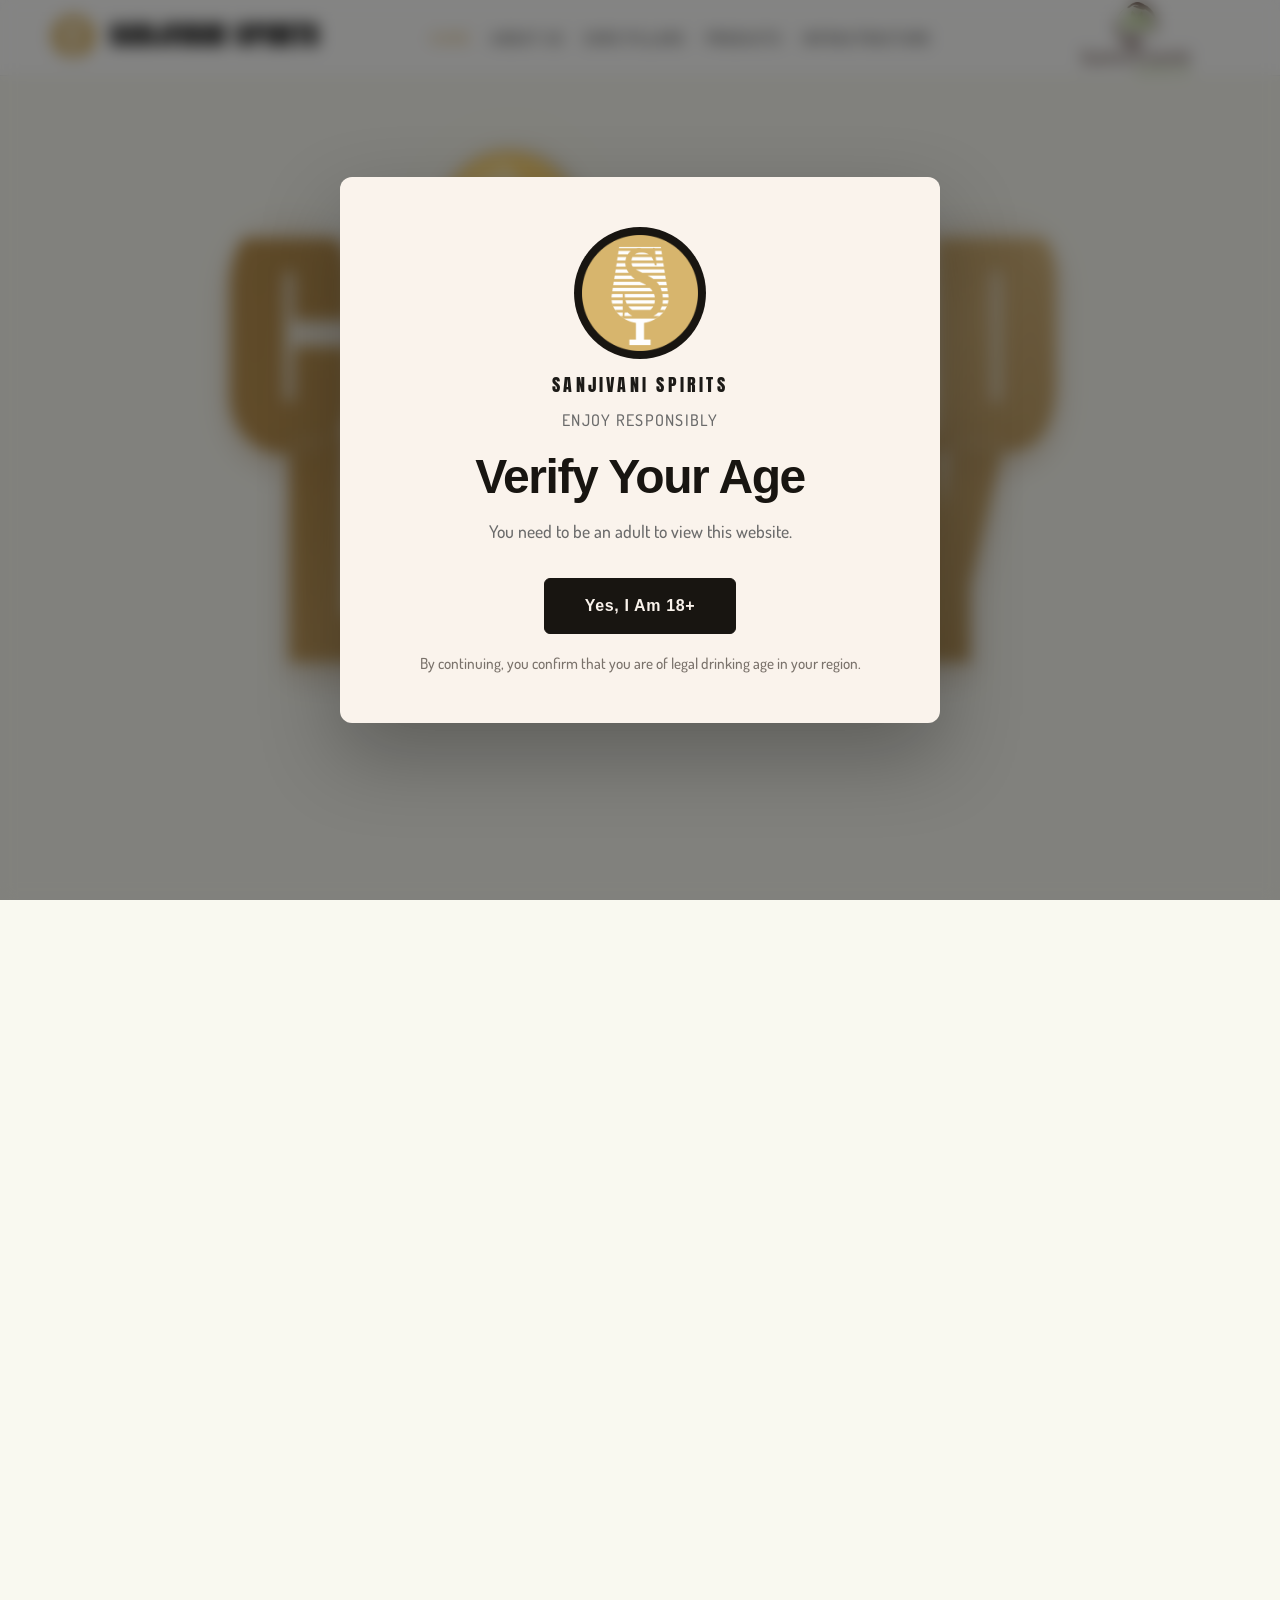
==== commit 50a887e2: "Updated project" ====
--- a/index.html
+++ b/index.html
@@ -28,6 +28,7 @@
             --brand-accent-rgb: 216, 179, 108;
             --nav-height: 76px;
             --nav-bg: rgba(255, 255, 255, 0.86);
+            --desktop-bottle-nav-overlap: clamp(22px, 3.4vh, 38px);
         }
 
         html[data-page="index"] body {
@@ -37,11 +38,164 @@
             overflow-x: clip;
         }
 
+        html[data-page="index"].age-gate-active,
+        html[data-page="index"].age-gate-active body {
+            overflow: hidden;
+        }
+
+        html[data-page="index"] .age-gate {
+            position: fixed;
+            inset: 0;
+            z-index: 9999;
+            display: flex;
+            align-items: center;
+            justify-content: center;
+            padding: 24px;
+            background: rgba(10, 10, 10, 0.5);
+            backdrop-filter: blur(8px);
+            -webkit-backdrop-filter: blur(8px);
+            opacity: 0;
+            visibility: hidden;
+            pointer-events: none;
+            transition: opacity 0.4s ease, visibility 0.4s ease;
+        }
+
+        html[data-page="index"].age-gate-active .age-gate {
+            opacity: 1;
+            visibility: visible;
+            pointer-events: auto;
+        }
+
+        html[data-page="index"] .age-gate.is-exiting {
+            opacity: 0;
+            visibility: hidden;
+            pointer-events: none;
+        }
+
+        html[data-page="index"] .age-gate[hidden] {
+            display: none !important;
+        }
+
+        html[data-page="index"] .age-gate__card {
+            width: min(100%, 600px);
+            padding: 50px 60px;
+            border-radius: 12px;
+            background: #FAF3EC;
+            color: #1f1b18;
+            text-align: center;
+            box-shadow: 0 32px 80px rgba(0, 0, 0, 0.28);
+        }
+
+        html[data-page="index"] .age-gate__brand {
+            display: flex;
+            flex-direction: column;
+            align-items: center;
+            gap: 12px;
+            margin-bottom: 22px;
+        }
+
+        html[data-page="index"] .age-gate__badge {
+            width: 132px;
+            height: 132px;
+            border-radius: 999px;
+            background: #181511;
+            color: #fff;
+            display: inline-flex;
+            align-items: center;
+            justify-content: center;
+        }
+
+        html[data-page="index"] .age-gate__badge svg {
+            width: 38px;
+            height: 38px;
+        }
+
+        html[data-page="index"] .age-gate__badge img {
+            width: 116px;
+            height: 116px;
+            object-fit: contain;
+            display: block;
+        }
+
+        html[data-page="index"] .age-gate__brand-name {
+            font-family: 'Anton', sans-serif;
+            font-size: clamp(1rem, 1.4vw, 1.15rem);
+            font-weight: 400;
+            letter-spacing: 0.18em;
+            text-transform: uppercase;
+            color: #1c1a17;
+        }
+
+        html[data-page="index"] .age-gate__tagline {
+            font-family: 'Dosis', sans-serif;
+            font-size: 1rem;
+            font-weight: 500;
+            letter-spacing: 0.08em;
+            color: #6B6B6B;
+            text-transform: uppercase;
+        }
+
+        html[data-page="index"] .age-gate__title {
+            margin-top: 8px;
+            font-family: Arial, Helvetica, sans-serif;
+            font-size: clamp(2.5rem, 4.5vw, 3rem);
+            font-weight: 800;
+            line-height: 1.05;
+            letter-spacing: -0.03em;
+            color: #181511;
+        }
+
+        html[data-page="index"] .age-gate__description {
+            margin-top: 14px;
+            font-family: 'Dosis', sans-serif;
+            font-size: 1.1rem;
+            font-weight: 500;
+            line-height: 1.7;
+            color: #6B6B6B;
+        }
+
+        html[data-page="index"] .age-gate__actions {
+            margin-top: 32px;
+            display: flex;
+            justify-content: center;
+        }
+
+        html[data-page="index"] .age-gate__button {
+            min-height: 56px;
+            padding: 16px 40px;
+            border: 1.5px solid #181511;
+            border-radius: 6px;
+            background: transparent;
+            color: #181511;
+            font-family: Arial, Helvetica, sans-serif;
+            font-size: 1rem;
+            font-weight: 700;
+            letter-spacing: 0.04em;
+            cursor: pointer;
+            transition: background-color 0.35s ease, color 0.35s ease, transform 0.35s ease;
+        }
+
+        html[data-page="index"] .age-gate__button:hover,
+        html[data-page="index"] .age-gate__button:focus-visible {
+            background: #181511;
+            color: #FAF3EC;
+            transform: translateY(-1px);
+            outline: none;
+        }
+
+        html[data-page="index"] .age-gate__footnote {
+            margin-top: 18px;
+            font-family: 'Dosis', sans-serif;
+            font-size: 0.95rem;
+            font-weight: 500;
+            color: #7A726B;
+        }
+
         html[data-page="index"] #main {
             width: 100%;
             max-width: 100%;
             min-height: 100vh;
-            overflow-y: hidden !important;
+            overflow-y: visible;
             overflow-x: clip;
             position: relative;
             scroll-behavior: smooth;
@@ -291,9 +445,9 @@
             height: 95vh;
             max-width: 100%;
             object-fit: contain;
-            top: 0;
+            top: calc(var(--desktop-bottle-nav-overlap) * -1);
             left: 38%;
-            z-index: 15;
+            z-index: 30;
             pointer-events: none;
             border-image: 0 0 2vmax black;
             will-change: transform, opacity;
@@ -1332,7 +1486,7 @@
             }
 
             html[data-page="index"] #bottle {
-                top: 0;
+                top: calc(var(--desktop-bottle-nav-overlap) * -1);
                 height: 85vh;
                 left: 44%;
             }
@@ -1398,7 +1552,7 @@
             }
 
             html[data-page="index"] #bottle {
-                top: 0;
+                top: calc(var(--desktop-bottle-nav-overlap) * -1);
                 left: calc(50% - min(28vw, 320px) / 2);
                 width: min(28vw, 320px);
                 height: auto;
@@ -1915,6 +2069,40 @@
                 flex-direction: column;
                 align-items: flex-start;
             }
+
+            html[data-page="index"] .age-gate {
+                padding: 20px;
+            }
+
+            html[data-page="index"] .age-gate__card {
+                width: min(90vw, 600px);
+                padding: 38px 24px;
+                border-radius: 10px;
+            }
+
+            html[data-page="index"] .age-gate__badge {
+                width: 112px;
+                height: 112px;
+            }
+
+            html[data-page="index"] .age-gate__badge img {
+                width: 96px;
+                height: 96px;
+            }
+
+            html[data-page="index"] .age-gate__title {
+                font-size: clamp(2.25rem, 9vw, 2.75rem);
+            }
+
+            html[data-page="index"] .age-gate__description {
+                font-size: 1rem;
+                line-height: 1.6;
+            }
+
+            html[data-page="index"] .age-gate__button {
+                width: 100%;
+                padding: 15px 24px;
+            }
         }
 
         @media (max-width: 480px) {
@@ -1953,6 +2141,40 @@
     </style>
 </head>
 <body>
+    <script>
+        (function () {
+            if (document.documentElement.dataset.page !== "index") return;
+
+            document.body.insertAdjacentHTML("afterbegin", `
+                <div id="age_gate" class="age-gate" role="dialog" aria-modal="true" aria-labelledby="age_gate_title" aria-describedby="age_gate_description">
+                    <div class="age-gate__card">
+                        <div class="age-gate__brand">
+                            <div class="age-gate__badge" aria-hidden="true">
+                                <img src="media/co/Sanjivani Spririts Symbol.png" alt="" decoding="async">
+                            </div>
+                            <p class="age-gate__brand-name">Sanjivani Spirits</p>
+                            <p class="age-gate__tagline">Enjoy Responsibly</p>
+                        </div>
+                        <h2 id="age_gate_title" class="age-gate__title">Verify Your Age</h2>
+                        <p id="age_gate_description" class="age-gate__description">You need to be an adult to view this website.</p>
+                        <div class="age-gate__actions">
+                            <button class="age-gate__button" type="button" data-age-confirm>Yes, I Am 18+</button>
+                        </div>
+                        <p class="age-gate__footnote">By continuing, you confirm that you are of legal drinking age in your region.</p>
+                    </div>
+                </div>
+            `);
+
+            const ageGate = document.querySelector("#age_gate");
+            if (!ageGate) {
+                return;
+            }
+
+            document.documentElement.classList.add("age-gate-active");
+            ageGate.removeAttribute("hidden");
+            ageGate.setAttribute("aria-hidden", "false");
+        })();
+    </script>
 
     <div id="nav_backdrop" aria-hidden="true"></div>
     <nav id="nav_top">
@@ -2288,6 +2510,35 @@
             const mobileMenu = document.querySelector("#mobile_menu");
             const menuToggles = document.querySelectorAll("[data-menu-toggle]");
             const menuCloseButtons = document.querySelectorAll("[data-menu-close]");
+            const ageGate = document.querySelector("#age_gate");
+            const ageConfirmButton = document.querySelector("[data-age-confirm]");
+
+            const dismissAgeGate = () => {
+                if (!ageGate) {
+                    return;
+                }
+
+                ageGate.classList.add("is-exiting");
+                document.documentElement.classList.remove("age-gate-active");
+
+                window.setTimeout(() => {
+                    ageGate.setAttribute("hidden", "");
+                    ageGate.setAttribute("aria-hidden", "true");
+                    ageGate.classList.remove("is-exiting");
+                }, 420);
+            };
+
+            if (ageGate && ageConfirmButton) {
+                ageConfirmButton.addEventListener("click", () => {
+                    dismissAgeGate();
+                });
+
+                if (!ageGate.hasAttribute("hidden")) {
+                    window.requestAnimationFrame(() => {
+                        ageConfirmButton.focus({ preventScroll: true });
+                    });
+                }
+            }
 
             function setMenuState(isOpen) {
                 if (!mobileMenu) {
@@ -2589,6 +2840,15 @@
                     return () => {};
                 }
 
+                const previousMainOverflow = main.style.overflow;
+                const previousMainOverflowX = main.style.overflowX;
+                const previousMainOverflowY = main.style.overflowY;
+
+                // Let the bottle rise into the navbar band on desktop.
+                main.style.overflow = "visible";
+                main.style.overflowX = "clip";
+                main.style.overflowY = "visible";
+
                 // Restore the original desktop hero state before mounting the bottle animation.
                 [navBackdrop, navShell, bottle, page1, heroSeal, navLogo].forEach((element) => {
                     if (!element) {
@@ -2766,6 +3026,9 @@
                     ScrollTrigger.removeEventListener("refresh", syncLoco);
                     locoScroll.destroy();
                     main.style.transform = "";
+                    main.style.overflow = previousMainOverflow;
+                    main.style.overflowX = previousMainOverflowX;
+                    main.style.overflowY = previousMainOverflowY;
                 };
             };
 
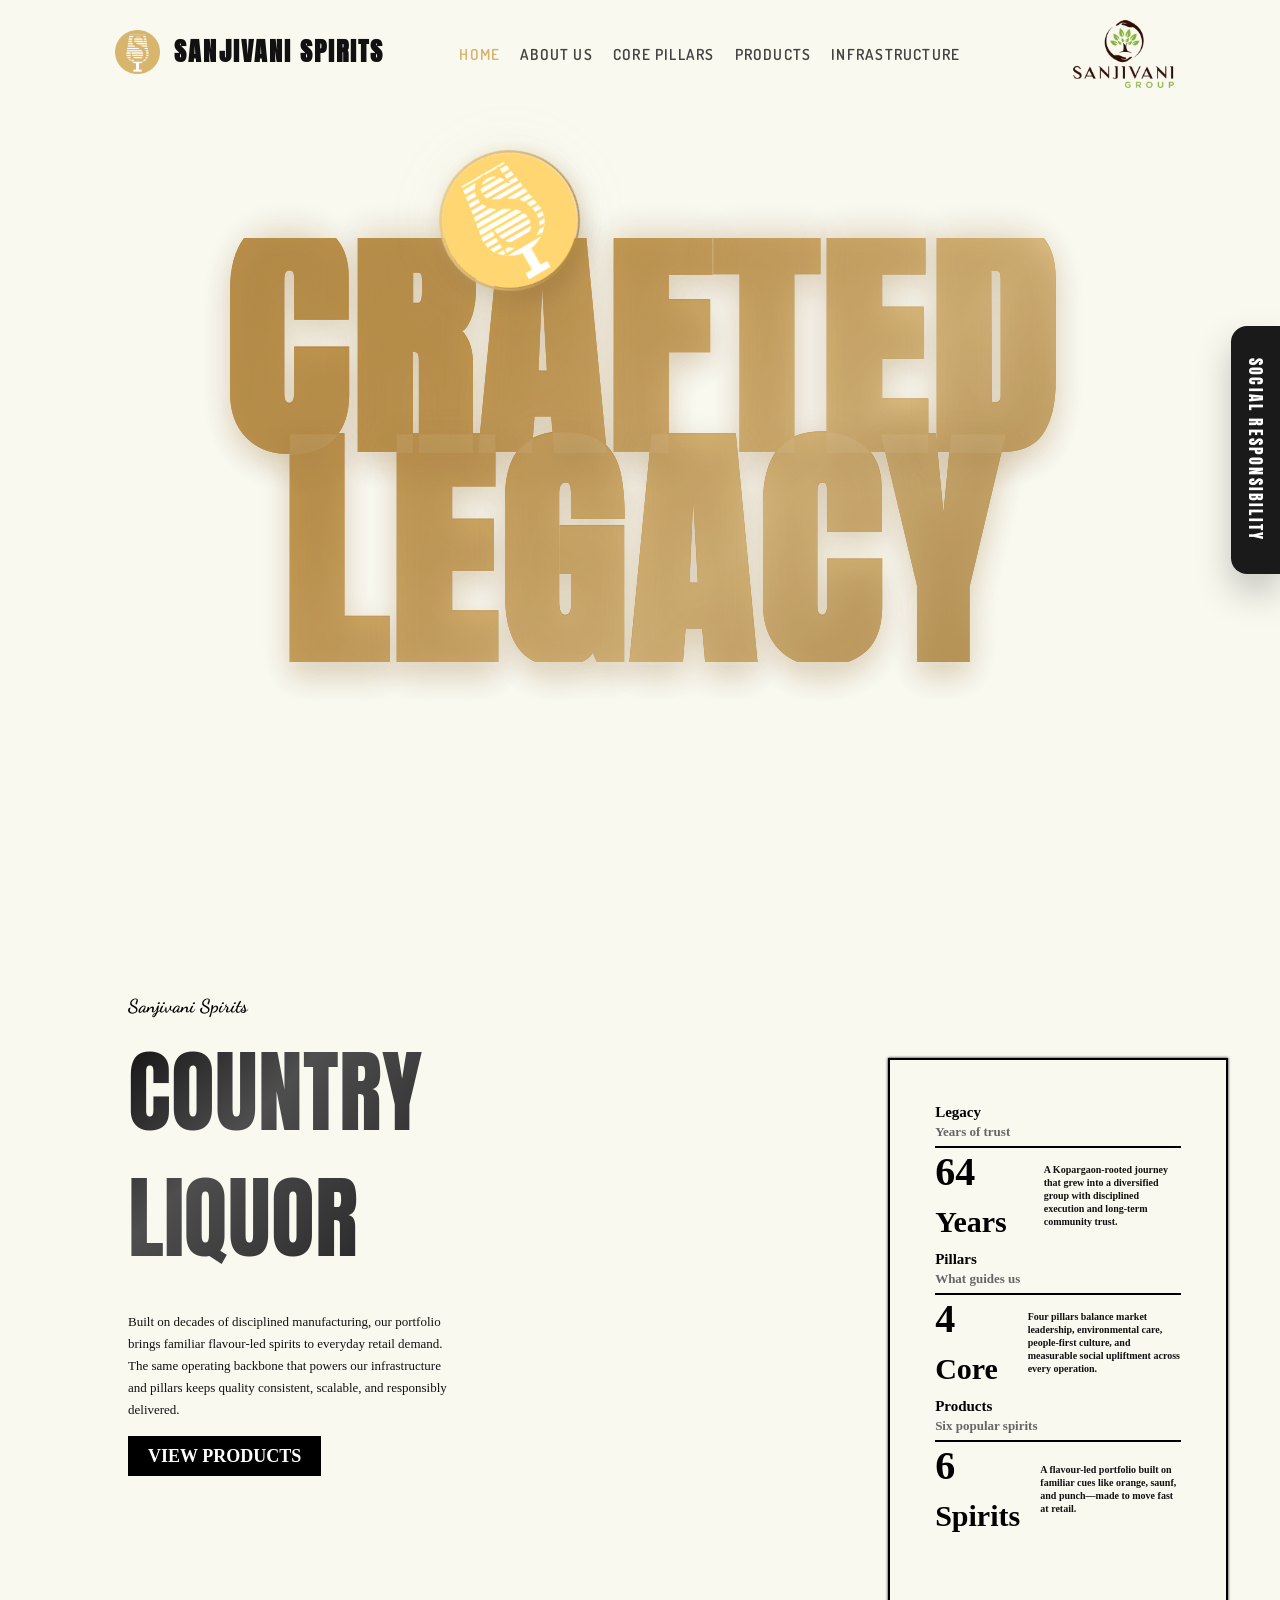
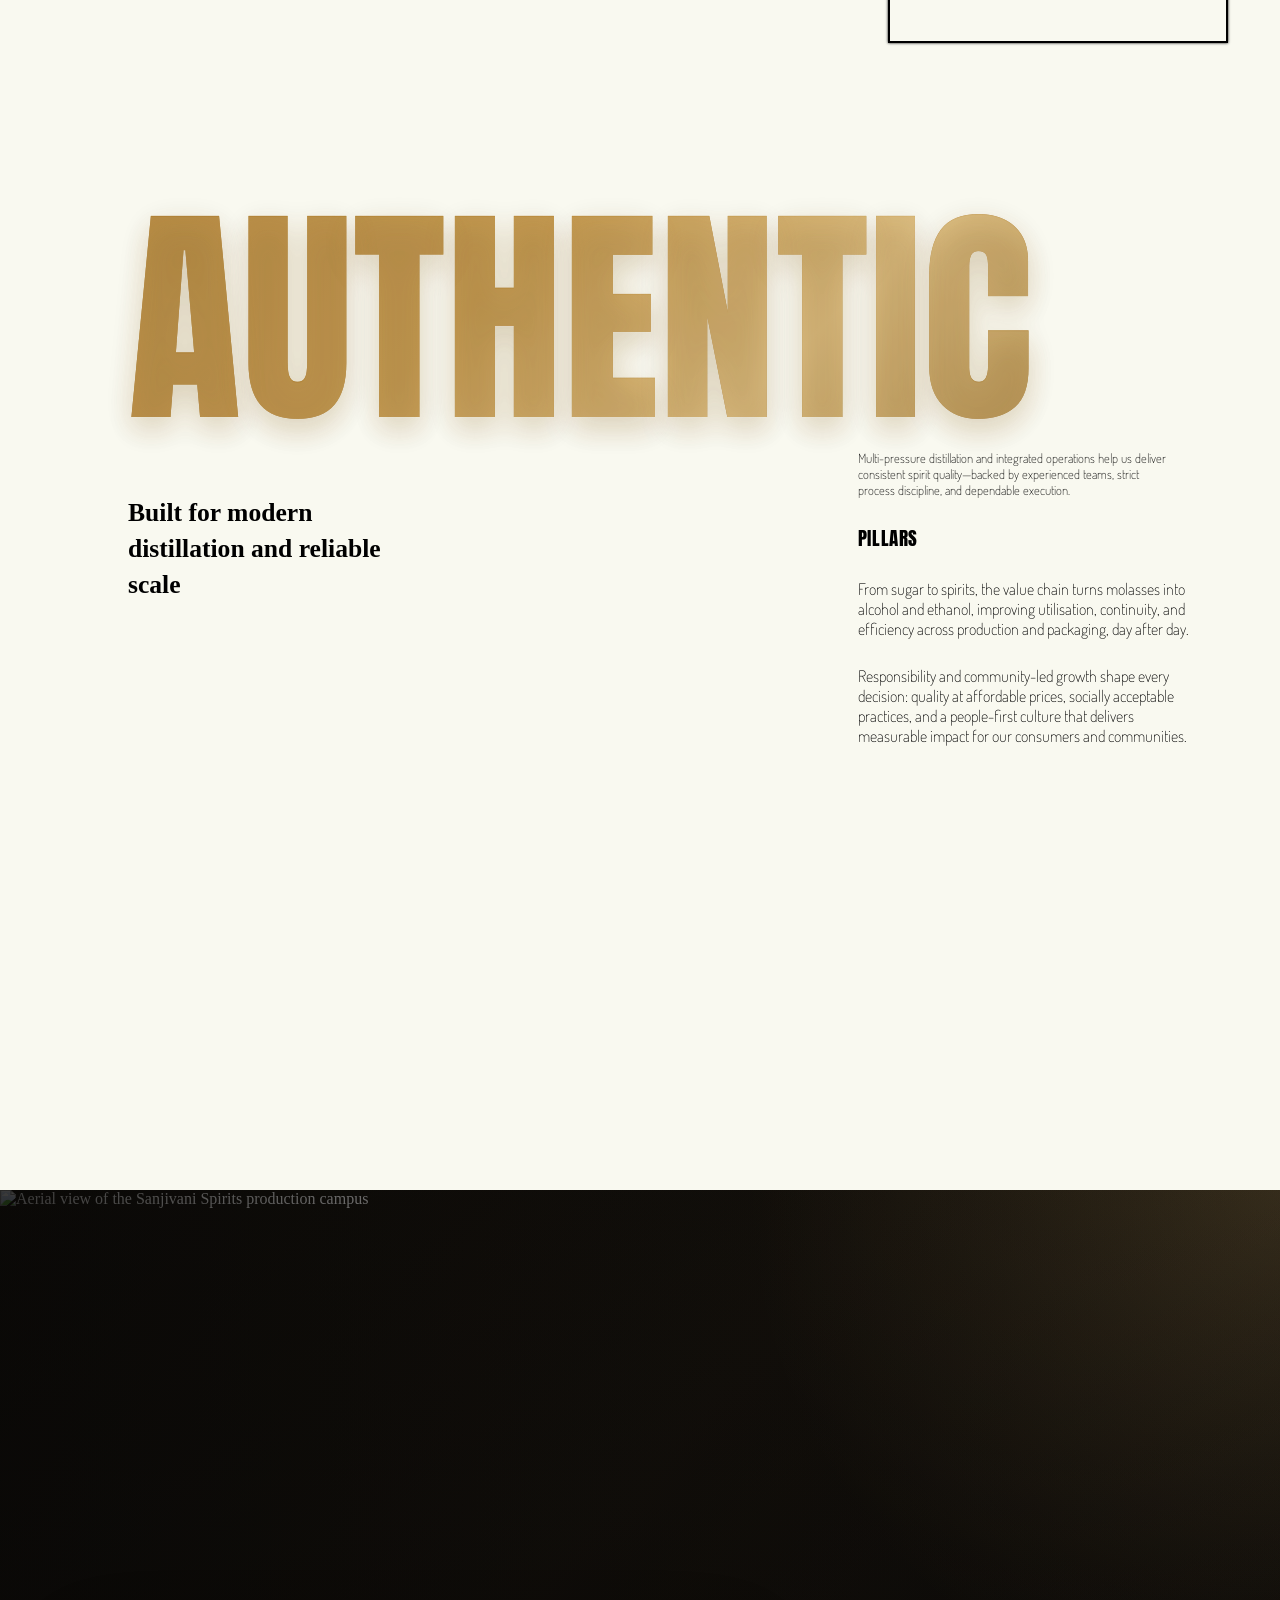
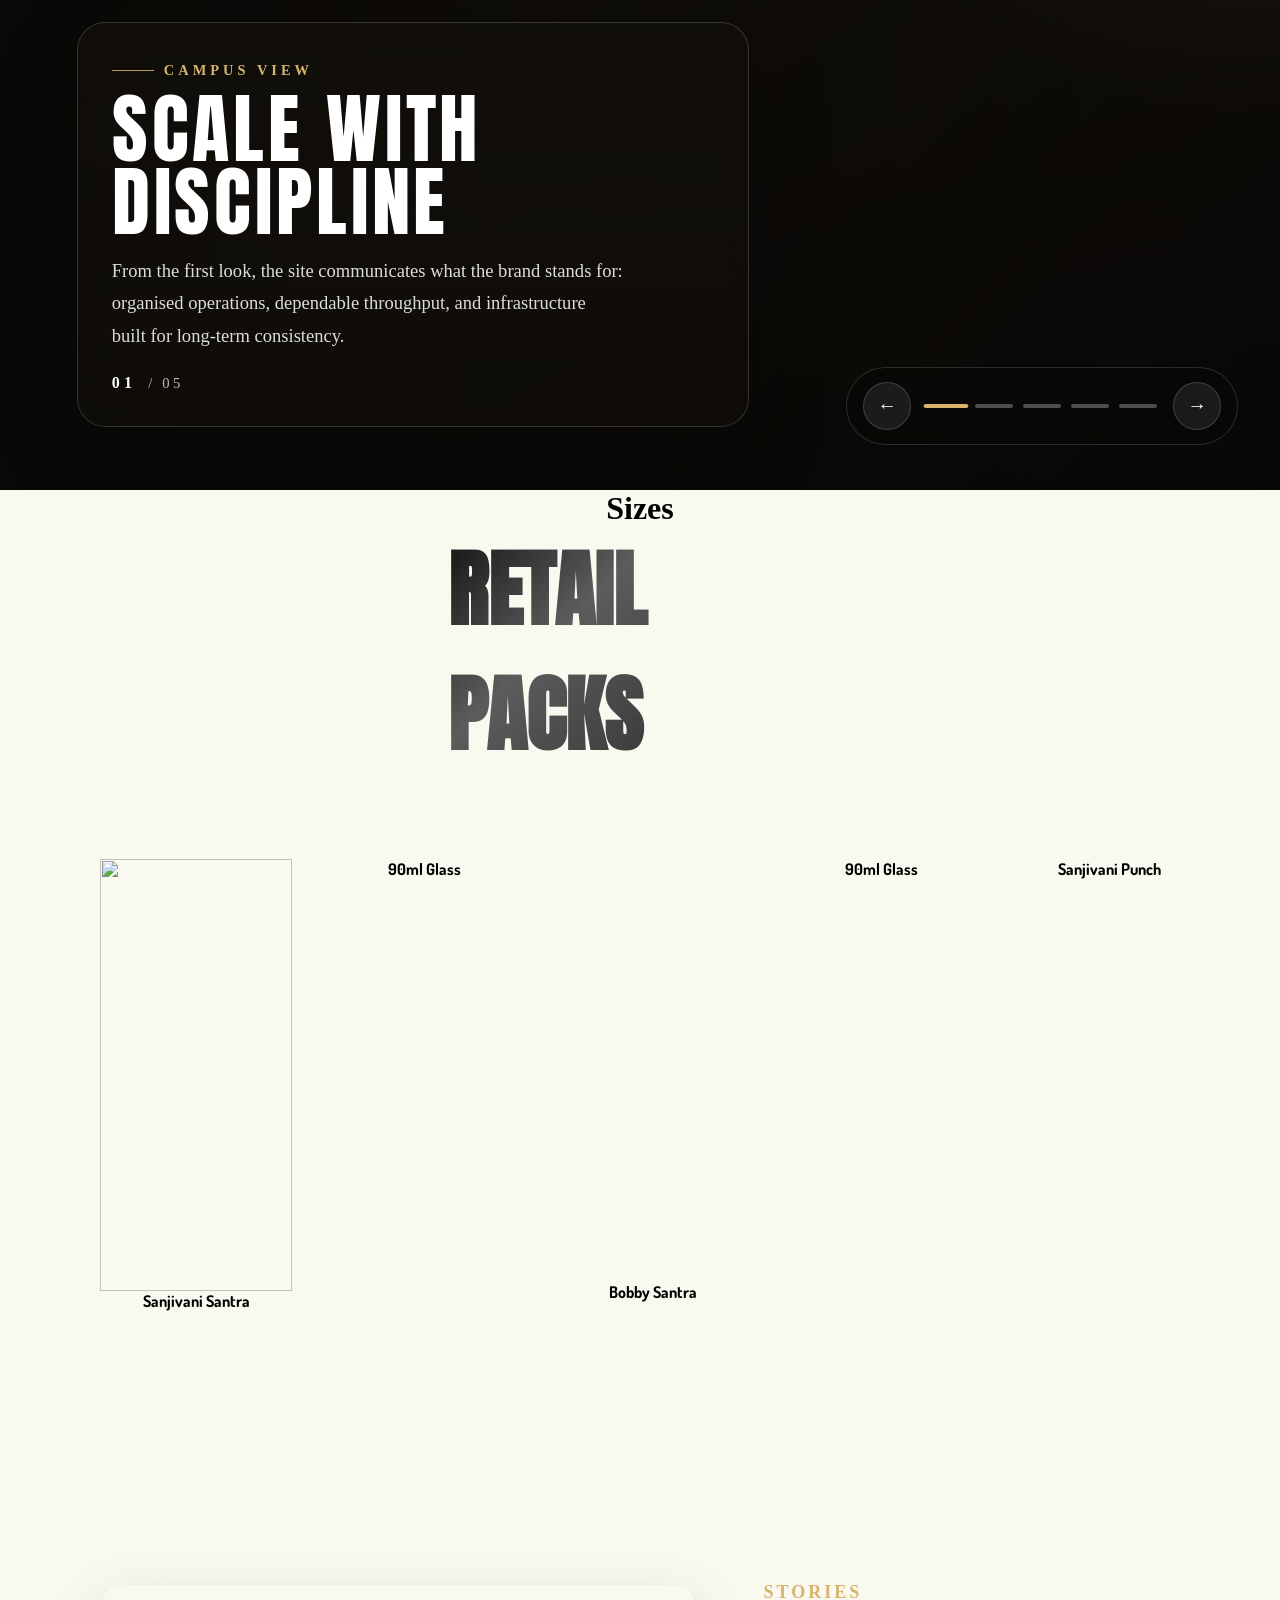
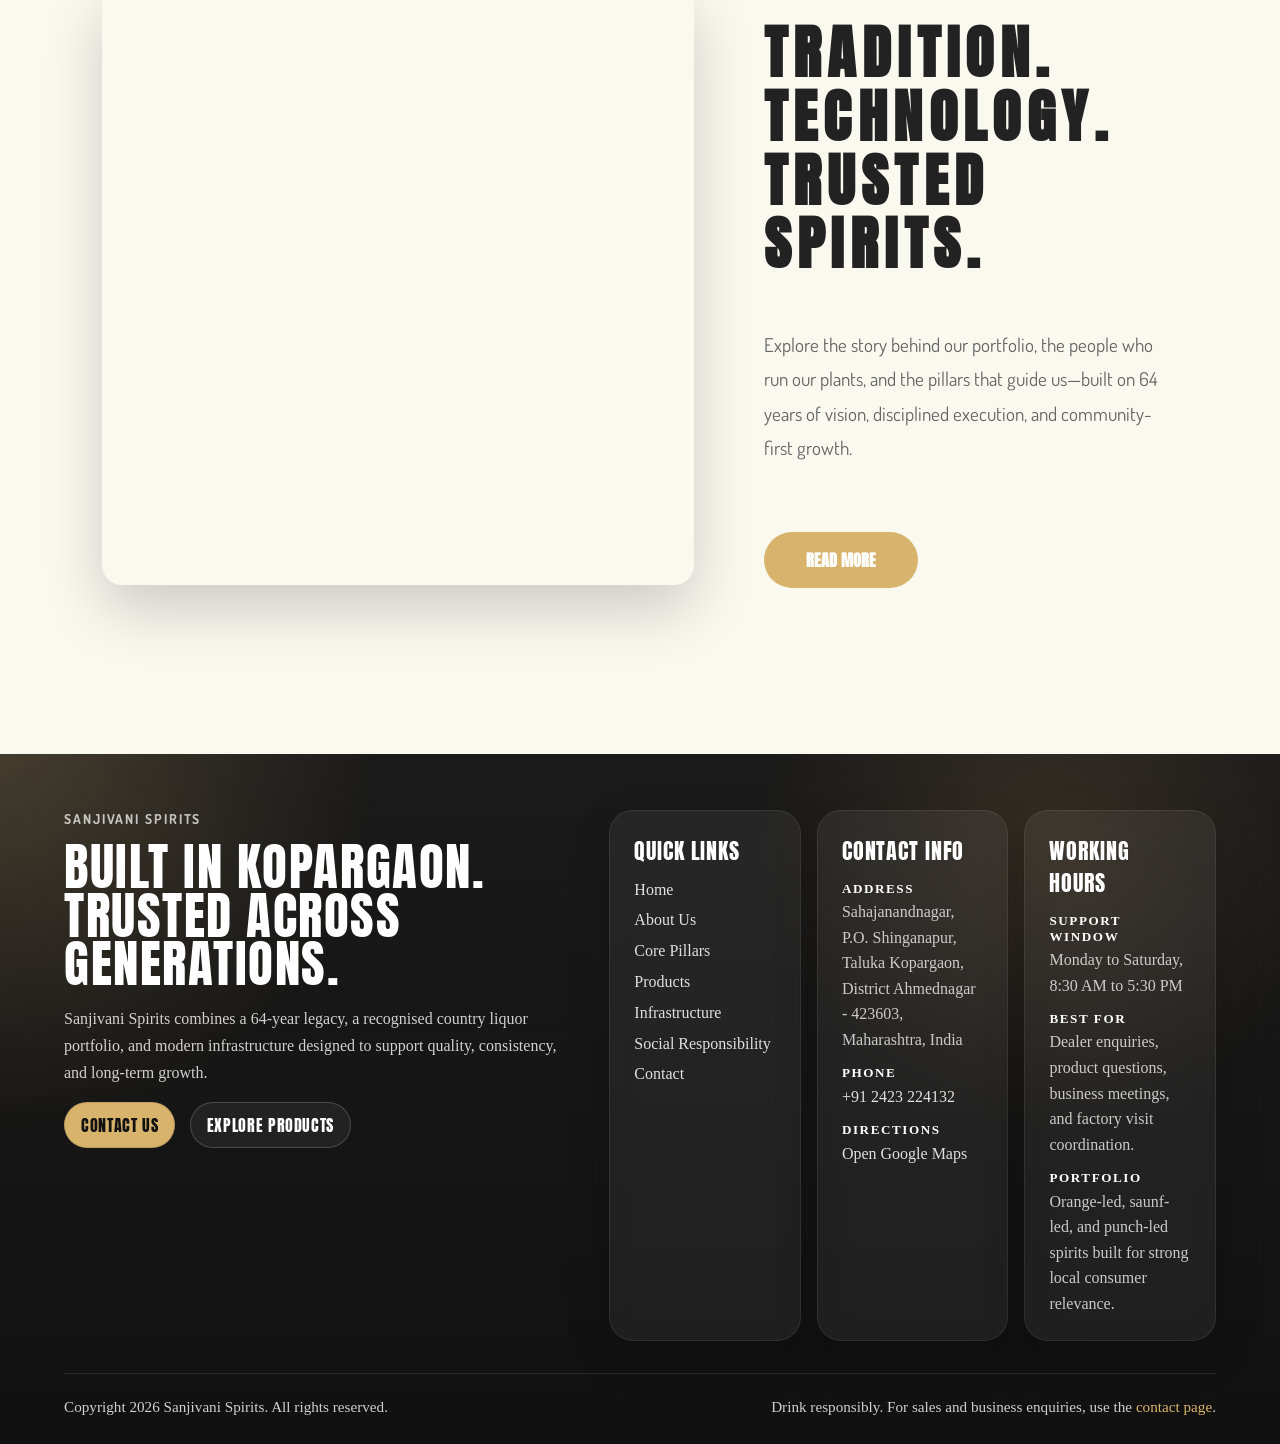
==== commit 64c0ad8e: "final commit" ====
--- a/index.html
+++ b/index.html
@@ -4,7 +4,7 @@
     <meta charset="UTF-8">
     <meta name="viewport" content="width=device-width, initial-scale=1.0">
     <meta name="description" content="Sanjivani Spirits showcases its country liquor portfolio, infrastructure, retail packs, and brand story through a premium, responsive website experience.">
-    <title>Sanjivani Spirits</title>
+    <title>Sanjivani | 3D Web</title>
     <link rel="preconnect" href="https://fonts.googleapis.com">
     <link rel="preconnect" href="https://fonts.gstatic.com" crossorigin>
     <link rel="preconnect" href="https://cdnjs.cloudflare.com" crossorigin>
@@ -28,7 +28,6 @@
             --brand-accent-rgb: 216, 179, 108;
             --nav-height: 76px;
             --nav-bg: rgba(255, 255, 255, 0.86);
-            --desktop-bottle-nav-overlap: clamp(22px, 3.4vh, 38px);
         }
 
         html[data-page="index"] body {
@@ -38,164 +37,11 @@
             overflow-x: clip;
         }
 
-        html[data-page="index"].age-gate-active,
-        html[data-page="index"].age-gate-active body {
-            overflow: hidden;
-        }
-
-        html[data-page="index"] .age-gate {
-            position: fixed;
-            inset: 0;
-            z-index: 9999;
-            display: flex;
-            align-items: center;
-            justify-content: center;
-            padding: 24px;
-            background: rgba(10, 10, 10, 0.5);
-            backdrop-filter: blur(8px);
-            -webkit-backdrop-filter: blur(8px);
-            opacity: 0;
-            visibility: hidden;
-            pointer-events: none;
-            transition: opacity 0.4s ease, visibility 0.4s ease;
-        }
-
-        html[data-page="index"].age-gate-active .age-gate {
-            opacity: 1;
-            visibility: visible;
-            pointer-events: auto;
-        }
-
-        html[data-page="index"] .age-gate.is-exiting {
-            opacity: 0;
-            visibility: hidden;
-            pointer-events: none;
-        }
-
-        html[data-page="index"] .age-gate[hidden] {
-            display: none !important;
-        }
-
-        html[data-page="index"] .age-gate__card {
-            width: min(100%, 600px);
-            padding: 50px 60px;
-            border-radius: 12px;
-            background: #FAF3EC;
-            color: #1f1b18;
-            text-align: center;
-            box-shadow: 0 32px 80px rgba(0, 0, 0, 0.28);
-        }
-
-        html[data-page="index"] .age-gate__brand {
-            display: flex;
-            flex-direction: column;
-            align-items: center;
-            gap: 12px;
-            margin-bottom: 22px;
-        }
-
-        html[data-page="index"] .age-gate__badge {
-            width: 132px;
-            height: 132px;
-            border-radius: 999px;
-            background: #181511;
-            color: #fff;
-            display: inline-flex;
-            align-items: center;
-            justify-content: center;
-        }
-
-        html[data-page="index"] .age-gate__badge svg {
-            width: 38px;
-            height: 38px;
-        }
-
-        html[data-page="index"] .age-gate__badge img {
-            width: 116px;
-            height: 116px;
-            object-fit: contain;
-            display: block;
-        }
-
-        html[data-page="index"] .age-gate__brand-name {
-            font-family: 'Anton', sans-serif;
-            font-size: clamp(1rem, 1.4vw, 1.15rem);
-            font-weight: 400;
-            letter-spacing: 0.18em;
-            text-transform: uppercase;
-            color: #1c1a17;
-        }
-
-        html[data-page="index"] .age-gate__tagline {
-            font-family: 'Dosis', sans-serif;
-            font-size: 1rem;
-            font-weight: 500;
-            letter-spacing: 0.08em;
-            color: #6B6B6B;
-            text-transform: uppercase;
-        }
-
-        html[data-page="index"] .age-gate__title {
-            margin-top: 8px;
-            font-family: Arial, Helvetica, sans-serif;
-            font-size: clamp(2.5rem, 4.5vw, 3rem);
-            font-weight: 800;
-            line-height: 1.05;
-            letter-spacing: -0.03em;
-            color: #181511;
-        }
-
-        html[data-page="index"] .age-gate__description {
-            margin-top: 14px;
-            font-family: 'Dosis', sans-serif;
-            font-size: 1.1rem;
-            font-weight: 500;
-            line-height: 1.7;
-            color: #6B6B6B;
-        }
-
-        html[data-page="index"] .age-gate__actions {
-            margin-top: 32px;
-            display: flex;
-            justify-content: center;
-        }
-
-        html[data-page="index"] .age-gate__button {
-            min-height: 56px;
-            padding: 16px 40px;
-            border: 1.5px solid #181511;
-            border-radius: 6px;
-            background: transparent;
-            color: #181511;
-            font-family: Arial, Helvetica, sans-serif;
-            font-size: 1rem;
-            font-weight: 700;
-            letter-spacing: 0.04em;
-            cursor: pointer;
-            transition: background-color 0.35s ease, color 0.35s ease, transform 0.35s ease;
-        }
-
-        html[data-page="index"] .age-gate__button:hover,
-        html[data-page="index"] .age-gate__button:focus-visible {
-            background: #181511;
-            color: #FAF3EC;
-            transform: translateY(-1px);
-            outline: none;
-        }
-
-        html[data-page="index"] .age-gate__footnote {
-            margin-top: 18px;
-            font-family: 'Dosis', sans-serif;
-            font-size: 0.95rem;
-            font-weight: 500;
-            color: #7A726B;
-        }
-
         html[data-page="index"] #main {
             width: 100%;
             max-width: 100%;
             min-height: 100vh;
-            overflow-y: visible;
+            overflow-y: hidden !important;
             overflow-x: clip;
             position: relative;
             scroll-behavior: smooth;
@@ -207,32 +53,24 @@
             overflow-y: hidden;
         }
 
-        html[data-page="index"] #nav_backdrop {
-            position: fixed;
-            inset: 0 0 auto 0;
-            height: var(--nav-height);
-            z-index: 5;
-            background: var(--nav-bg);
-            border-bottom: 1px solid rgba(0, 0, 0, 0.08);
-            backdrop-filter: blur(12px);
-            pointer-events: none;
-        }
-
         html[data-page="index"] #nav_top {
-            width: 100%;
-            min-height: var(--nav-height);
-            padding: 0 clamp(20px, 4vw, 56px);
-            left: 0;
+            width: 94.2vw;
+            height: 12vh;
+            padding: 0 4.5vw 0 4vw;
+            left: 5vw;
             top: 0;
             display: flex;
             justify-content: space-between;
             align-items: center;
             gap: 1.5rem;
-            position: fixed;
-            z-index: 25;
-            background: transparent;
-            border-bottom: 0;
-            backdrop-filter: none;
+            position: absolute;
+            z-index: 1001;
+        }
+
+        html[data-page="index"] #nav_top>i {
+            font-size: 2.5vw;
+            display: none;
+            cursor: pointer;
         }
 
         html[data-page="index"] .nav_brand {
@@ -311,7 +149,7 @@
         }
 
         html[data-page="index"] .nav_logo img {
-            height: 72px;
+            height: 68px;
             width: auto;
             display: block;
         }
@@ -435,8 +273,50 @@
             color: #fff;
         }
 
+        html[data-page="index"] .social-side-panel {
+            position: fixed;
+            top: 50%;
+            right: 0;
+            display: inline-flex;
+            align-items: center;
+            justify-content: center;
+            min-height: 15.5rem;
+            padding: 1.15rem 0.8rem;
+            background: rgba(17, 17, 17, 0.96);
+            color: #fff;
+            font-family: 'Anton', sans-serif;
+            font-size: 0.98rem;
+            letter-spacing: 0.14em;
+            text-transform: uppercase;
+            text-decoration: none;
+            writing-mode: vertical-rl;
+            text-orientation: mixed;
+            border-radius: 1rem 0 0 1rem;
+            box-shadow: 0 18px 36px rgba(0, 0, 0, 0.22);
+            transform: translateY(-50%);
+            transition: background 0.3s ease, color 0.3s ease, transform 0.3s ease;
+            z-index: 1100;
+        }
+
+        html[data-page="index"] .social-side-panel:hover,
+        html[data-page="index"] .social-side-panel:focus-visible,
+        html[data-page="index"] .social-side-panel.is-active {
+            background: var(--brand-accent);
+            color: #111;
+        }
+
+        html[data-page="index"] .social-side-panel:hover,
+        html[data-page="index"] .social-side-panel:focus-visible {
+            transform: translate(-4px, -50%);
+        }
+
         html[data-page="index"] body.menu-open {
             overflow: hidden;
+        }
+
+        html[data-page="index"] body.menu-open .social-side-panel {
+            opacity: 0;
+            pointer-events: none;
         }
 
         html[data-page="index"] #bottle {
@@ -445,10 +325,9 @@
             height: 95vh;
             max-width: 100%;
             object-fit: contain;
-            top: calc(var(--desktop-bottle-nav-overlap) * -1);
+            top: 0%;
             left: 38%;
-            z-index: 30;
-            pointer-events: none;
+            z-index: 995;
             border-image: 0 0 2vmax black;
             will-change: transform, opacity;
             transform-origin: center center;
@@ -701,7 +580,7 @@
         }
 
         html[data-page="index"] #page2_part1 {
-            width: min(30vw, 480px);
+            width: 25vw;
             height: 79vh;
         }
 
@@ -731,15 +610,12 @@
         }
 
         html[data-page="index"] #page2_part1>p {
-            width: 100%;
-            max-width: 34rem;
-            font-family: Georgia, 'Times New Roman', serif;
+            font-family: Gilroy;
             color: #111;
-            font-size: clamp(1.1rem, 1.35vw, 1.45rem);
-            font-weight: 400;
-            line-height: 1.78;
-            letter-spacing: 0.01em;
-            margin-bottom: 24px;
+            font-size: 13px;
+            font-weight: 500;
+            line-height: 22px;
+            margin-bottom: 15px;
         }
 
         html[data-page="index"] #page2_part1>button {
@@ -867,18 +743,15 @@
         }
 
         html[data-page="index"] #page3_text_part2 {
-            width: min(36vw, 560px);
+            width: 30vw;
             padding: 1vmax 2vmax;
         }
 
         html[data-page="index"] #page3_text_part2 h5 {
-            width: 100%;
-            max-width: 34rem;
-            font-size: clamp(1.1rem, 1.35vw, 1.45rem);
-            line-height: 1.78;
-            font-family: Georgia, 'Times New Roman', serif;
-            font-weight: 400;
-            letter-spacing: 0.01em;
+            width: 25vw;
+            font-size: 1vmax;
+            font-family: 'Dosis', sans-serif;
+            font-weight: 100;
         }
 
         html[data-page="index"] #page3_text_part2 h2 {
@@ -1472,7 +1345,7 @@
 
         @media (max-width: 1024px) {
             html[data-page="index"] #nav_top {
-                padding: 0 20px;
+                padding: 0 4vw;
             }
 
             html[data-page="index"] #nav_links {
@@ -1486,7 +1359,6 @@
             }
 
             html[data-page="index"] #bottle {
-                top: calc(var(--desktop-bottle-nav-overlap) * -1);
                 height: 85vh;
                 left: 44%;
             }
@@ -1551,8 +1423,29 @@
                 padding: 0 clamp(24px, 4vw, 44px);
             }
 
+            html[data-page="index"] .brand-mark {
+                gap: 0.7rem;
+            }
+
+            html[data-page="index"] .brand-mark-symbol {
+                width: 2.35rem;
+                height: 2.35rem;
+            }
+
+            html[data-page="index"] .brand-mark-text {
+                font-size: clamp(0.92rem, 1.4vw, 1.05rem);
+            }
+
+            html[data-page="index"] #nav_links {
+                gap: 0.85rem;
+            }
+
+            html[data-page="index"] #nav_links a {
+                font-size: 0.82rem;
+                letter-spacing: 0.06em;
+            }
+
             html[data-page="index"] #bottle {
-                top: calc(var(--desktop-bottle-nav-overlap) * -1);
                 left: calc(50% - min(28vw, 320px) / 2);
                 width: min(28vw, 320px);
                 height: auto;
@@ -1580,12 +1473,6 @@
                 height: auto;
                 font-size: clamp(4rem, 6vw, 5.25rem);
                 line-height: 0.95;
-            }
-
-            html[data-page="index"] #page2_part1 > p,
-            html[data-page="index"] #page3_text_part2 h5 {
-                font-size: 1.1rem;
-                line-height: 1.7;
             }
 
             html[data-page="index"] #page2_part2 {
@@ -1745,6 +1632,10 @@
                 left: 0;
                 height: var(--nav-height);
                 padding: 0 16px;
+                position: fixed;
+                background: var(--nav-bg);
+                border-bottom: 1px solid rgba(0, 0, 0, 0.08);
+                backdrop-filter: blur(12px);
             }
 
             html[data-page="index"] #nav_links {
@@ -1774,7 +1665,24 @@
             }
 
             html[data-page="index"] .nav_logo img {
-                height: 52px;
+                height: 54px;
+            }
+
+            html[data-page="index"] .social-side-panel {
+                top: auto;
+                right: 1rem;
+                bottom: 1rem;
+                min-height: auto;
+                padding: 0.85rem 1rem;
+                font-size: 0.82rem;
+                writing-mode: horizontal-tb;
+                border-radius: 999px;
+                transform: none;
+            }
+
+            html[data-page="index"] .social-side-panel:hover,
+            html[data-page="index"] .social-side-panel:focus-visible {
+                transform: translateY(-2px);
             }
 
             html[data-page="index"] #hero_static_mobile {
@@ -1884,8 +1792,8 @@
 
             html[data-page="index"] #page3_text_part2 h5 {
                 width: 100%;
-                font-size: 1rem;
-                line-height: 1.7;
+                font-size: 14px;
+                line-height: 20px;
             }
 
             html[data-page="index"] #page4,
@@ -1950,11 +1858,6 @@
 
             html[data-page="index"] .page4_dot {
                 width: 26px;
-            }
-
-            html[data-page="index"] .page4_nav {
-                width: 42px;
-                height: 42px;
             }
 
             html[data-page="index"] #page5 {
@@ -2069,40 +1972,6 @@
                 flex-direction: column;
                 align-items: flex-start;
             }
-
-            html[data-page="index"] .age-gate {
-                padding: 20px;
-            }
-
-            html[data-page="index"] .age-gate__card {
-                width: min(90vw, 600px);
-                padding: 38px 24px;
-                border-radius: 10px;
-            }
-
-            html[data-page="index"] .age-gate__badge {
-                width: 112px;
-                height: 112px;
-            }
-
-            html[data-page="index"] .age-gate__badge img {
-                width: 96px;
-                height: 96px;
-            }
-
-            html[data-page="index"] .age-gate__title {
-                font-size: clamp(2.25rem, 9vw, 2.75rem);
-            }
-
-            html[data-page="index"] .age-gate__description {
-                font-size: 1rem;
-                line-height: 1.6;
-            }
-
-            html[data-page="index"] .age-gate__button {
-                width: 100%;
-                padding: 15px 24px;
-            }
         }
 
         @media (max-width: 480px) {
@@ -2141,46 +2010,11 @@
     </style>
 </head>
 <body>
-    <script>
-        (function () {
-            if (document.documentElement.dataset.page !== "index") return;
-
-            document.body.insertAdjacentHTML("afterbegin", `
-                <div id="age_gate" class="age-gate" role="dialog" aria-modal="true" aria-labelledby="age_gate_title" aria-describedby="age_gate_description">
-                    <div class="age-gate__card">
-                        <div class="age-gate__brand">
-                            <div class="age-gate__badge" aria-hidden="true">
-                                <img src="media/co/Sanjivani Spririts Symbol.png" alt="" decoding="async">
-                            </div>
-                            <p class="age-gate__brand-name">Sanjivani Spirits</p>
-                            <p class="age-gate__tagline">Enjoy Responsibly</p>
-                        </div>
-                        <h2 id="age_gate_title" class="age-gate__title">Verify Your Age</h2>
-                        <p id="age_gate_description" class="age-gate__description">You need to be an adult to view this website.</p>
-                        <div class="age-gate__actions">
-                            <button class="age-gate__button" type="button" data-age-confirm>Yes, I Am 18+</button>
-                        </div>
-                        <p class="age-gate__footnote">By continuing, you confirm that you are of legal drinking age in your region.</p>
-                    </div>
-                </div>
-            `);
-
-            const ageGate = document.querySelector("#age_gate");
-            if (!ageGate) {
-                return;
-            }
-
-            document.documentElement.classList.add("age-gate-active");
-            ageGate.removeAttribute("hidden");
-            ageGate.setAttribute("aria-hidden", "false");
-        })();
-    </script>
-
-    <div id="nav_backdrop" aria-hidden="true"></div>
+
     <nav id="nav_top">
         <div class="nav_brand">
             <a class="brand-mark" href="index.html" aria-label="Sanjivani Spirits home">
-                <img class="brand-mark-symbol" src="media/co/Sanjivani Spririts Symbol.png" alt="" aria-hidden="true" decoding="async">
+                <img class="brand-mark-symbol" src="media/co/Sanjivani Spririts Symbol.png" alt="" aria-hidden="true" decoding="async" fetchpriority="high">
                 <span class="brand-mark-text">Sanjivani Spirits</span>
             </a>
         </div>
@@ -2215,13 +2049,14 @@
             <a href="infrastructure.html">Infrastructure</a>
         </div>
     </div>
+    <a class="social-side-panel" href="social-responsibility.html">Social Responsibility</a>
 <div id="main">
     <img id="bottle" src="media/cl/til2.png" alt="" decoding="async" fetchpriority="high">
 
     <section id="hero_static_mobile" aria-labelledby="hero_static_mobile_title">
         <div class="hero_static_mobile_copy">
             <span class="eyebrow">Sanjivani Spirits</span>
-            <h1 id="hero_static_mobile_title">Crafted<br>Legacies</h1>
+            <h1 id="hero_static_mobile_title">Crafted Legacies</h1>
             <p>Built on decades of disciplined manufacturing, our portfolio brings familiar flavour-led spirits to everyday retail demand with quality, scale, and reliability at the center.</p>
             <div class="hero_static_mobile_actions">
                 <a class="primary-button" href="products.html">Explore Products</a>
@@ -2237,7 +2072,7 @@
     </section>
 
     <div id="page1">
-        <h1>Crafted<br>Legacy</h1>
+        <h1>Crafted Legacy</h1>
         <div class="hero_seal">
             <img id="page1_dog_image" src="media/co/Sanjivani Spririts Symbol.png" alt="" decoding="async" fetchpriority="high">
         </div>
@@ -2246,7 +2081,7 @@
     <div id="page2">
             <div id="page2_part1">
                 <h3>Sanjivani Spirits</h3>
-                <h1>Country Liquor </h1>
+                <h1>Country Liquor Portfolio</h1>
                 <p>Built on decades of disciplined manufacturing, our portfolio brings familiar flavour-led spirits to everyday retail demand. The same operating backbone that powers our infrastructure and pillars keeps quality consistent, scalable, and responsibly delivered.</p>
                 <button>View Products</button>
             </div>
@@ -2446,99 +2281,9 @@
         (function () {
             if (document.documentElement.dataset.page !== "index") return;
 
-            // #region debug-point A-C:index-runtime-reporting
-            const __siteDebugConfig = {
-                sessionId: "site-deployment-readiness",
-                runId: "post-fix",
-                url: "http://127.0.0.1:7777/event"
-            };
-
-            function __siteDebugReport(hypothesisId, msg, data = {}) {
-                fetch(__siteDebugConfig.url, {
-                    method: "POST",
-                    headers: {
-                        "Content-Type": "application/json"
-                    },
-                    body: JSON.stringify({
-                        sessionId: __siteDebugConfig.sessionId,
-                        runId: __siteDebugConfig.runId,
-                        hypothesisId,
-                        location: "index.html:inline-script",
-                        msg,
-                        data,
-                        ts: Date.now()
-                    })
-                }).catch(() => {});
-            }
-
-            window.addEventListener("error", (event) => {
-                if (event.target instanceof HTMLImageElement) {
-                    __siteDebugReport("A", "[DEBUG] index-image-load-error", {
-                        page: window.location.pathname,
-                        src: event.target.currentSrc || event.target.getAttribute("src") || ""
-                    });
-                    return;
-                }
-
-                __siteDebugReport("C", "[DEBUG] index-runtime-error", {
-                    page: window.location.pathname,
-                    message: event.message || "Unknown runtime error",
-                    source: event.filename || "",
-                    line: event.lineno || 0,
-                    column: event.colno || 0
-                });
-            }, true);
-
-            window.addEventListener("unhandledrejection", (event) => {
-                __siteDebugReport("C", "[DEBUG] index-unhandled-rejection", {
-                    page: window.location.pathname,
-                    reason: String(event.reason || "")
-                });
-            });
-
-            document.addEventListener("DOMContentLoaded", () => {
-                __siteDebugReport("B", "[DEBUG] index-page-boot", {
-                    page: window.location.pathname,
-                    hasFooter: Boolean(document.querySelector(".site-footer")),
-                    hasMobileMenu: Boolean(document.querySelector("#mobile_menu")),
-                    navLinkCount: document.querySelectorAll("#nav_links a").length,
-                    imageCount: document.images.length
-                });
-            });
-            // #endregion
-
             const mobileMenu = document.querySelector("#mobile_menu");
             const menuToggles = document.querySelectorAll("[data-menu-toggle]");
             const menuCloseButtons = document.querySelectorAll("[data-menu-close]");
-            const ageGate = document.querySelector("#age_gate");
-            const ageConfirmButton = document.querySelector("[data-age-confirm]");
-
-            const dismissAgeGate = () => {
-                if (!ageGate) {
-                    return;
-                }
-
-                ageGate.classList.add("is-exiting");
-                document.documentElement.classList.remove("age-gate-active");
-
-                window.setTimeout(() => {
-                    ageGate.setAttribute("hidden", "");
-                    ageGate.setAttribute("aria-hidden", "true");
-                    ageGate.classList.remove("is-exiting");
-                }, 420);
-            };
-
-            if (ageGate && ageConfirmButton) {
-                ageConfirmButton.addEventListener("click", () => {
-                    dismissAgeGate();
-                });
-
-                if (!ageGate.hasAttribute("hidden")) {
-                    window.requestAnimationFrame(() => {
-                        ageConfirmButton.focus({ preventScroll: true });
-                    });
-                }
-            }
 
             function setMenuState(isOpen) {
                 if (!mobileMenu) {
@@ -2826,8 +2571,6 @@
 
             const initDesktopHeroExperience = () => {
                 const main = document.querySelector("#main");
-                const navBackdrop = document.querySelector("#nav_backdrop");
-                const navShell = document.querySelector("#nav_top");
                 const bottle = document.querySelector("#bottle");
                 const page1 = document.querySelector("#page1");
                 const page1DogImage = document.querySelector("#page1_dog_image");
@@ -2840,17 +2583,8 @@
                     return () => {};
                 }
 
-                const previousMainOverflow = main.style.overflow;
-                const previousMainOverflowX = main.style.overflowX;
-                const previousMainOverflowY = main.style.overflowY;
-
-                // Let the bottle rise into the navbar band on desktop.
-                main.style.overflow = "visible";
-                main.style.overflowX = "clip";
-                main.style.overflowY = "visible";
-
                 // Restore the original desktop hero state before mounting the bottle animation.
-                [navBackdrop, navShell, bottle, page1, heroSeal, navLogo].forEach((element) => {
+                [bottle, page1, heroSeal, navLogo].forEach((element) => {
                     if (!element) {
                         return;
                     }
@@ -2861,18 +2595,8 @@
                     element.style.removeProperty("transform");
                 });
 
-                [navBackdrop, navShell, bottle, navLogo].forEach((element) => {
-                    if (!element) {
-                        return;
-                    }
-
-                    gsap.killTweensOf(element);
-                    gsap.set(element, {
-                        clearProps: "display,opacity,visibility,transform"
-                    });
-                });
-
                 if (bottle) {
+                    gsap.killTweensOf(bottle);
                     gsap.set(bottle, {
                         clearProps: "display,opacity,visibility,transform",
                         force3D: true
@@ -2950,19 +2674,12 @@
                         }
                     });
 
-                    if (navBackdrop) {
-                        heroTimeline.from(navBackdrop, {
-                            opacity: 0,
-                            duration: 0.7
-                        });
-                    }
-
                     if (page1DogImage) {
                         heroTimeline.from(page1DogImage, {
                             opacity: 0,
                             duration: 1,
                             scale: 0.1
-                        }, 0);
+                        });
                     }
 
                     if (bottle) {
@@ -2970,14 +2687,13 @@
                             opacity: 0,
                             duration: 1,
                             scale: 0.2
-                        }, 0.05);
+                        });
                     }
 
                     if (navLogo) {
                         heroTimeline.from(navLogo, {
-                            xPercent: 200,
-                            duration: 0.9
-                        }, 0.08);
+                            xPercent: 200
+                        });
                     }
 
                     if (page2Button) {
@@ -3026,9 +2742,6 @@
                     ScrollTrigger.removeEventListener("refresh", syncLoco);
                     locoScroll.destroy();
                     main.style.transform = "";
-                    main.style.overflow = previousMainOverflow;
-                    main.style.overflowX = previousMainOverflowX;
-                    main.style.overflowY = previousMainOverflowY;
                 };
             };
 
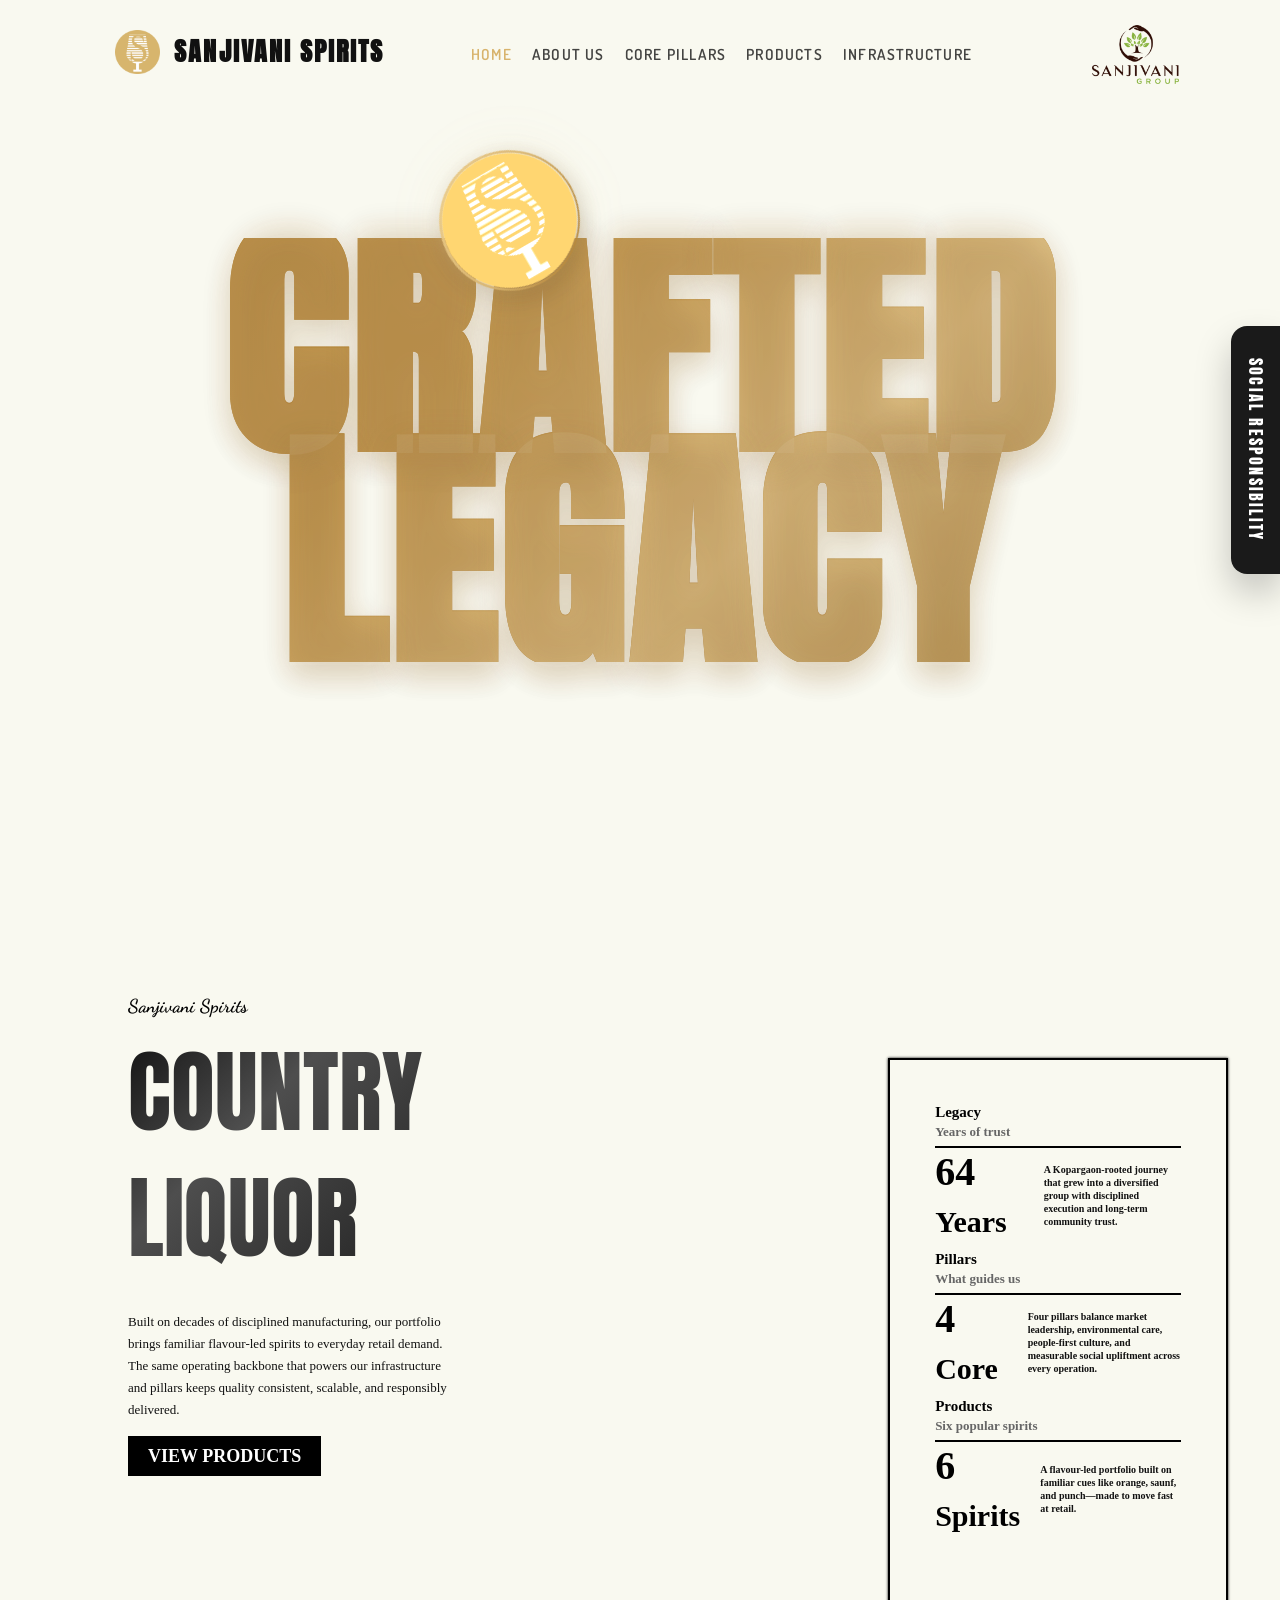
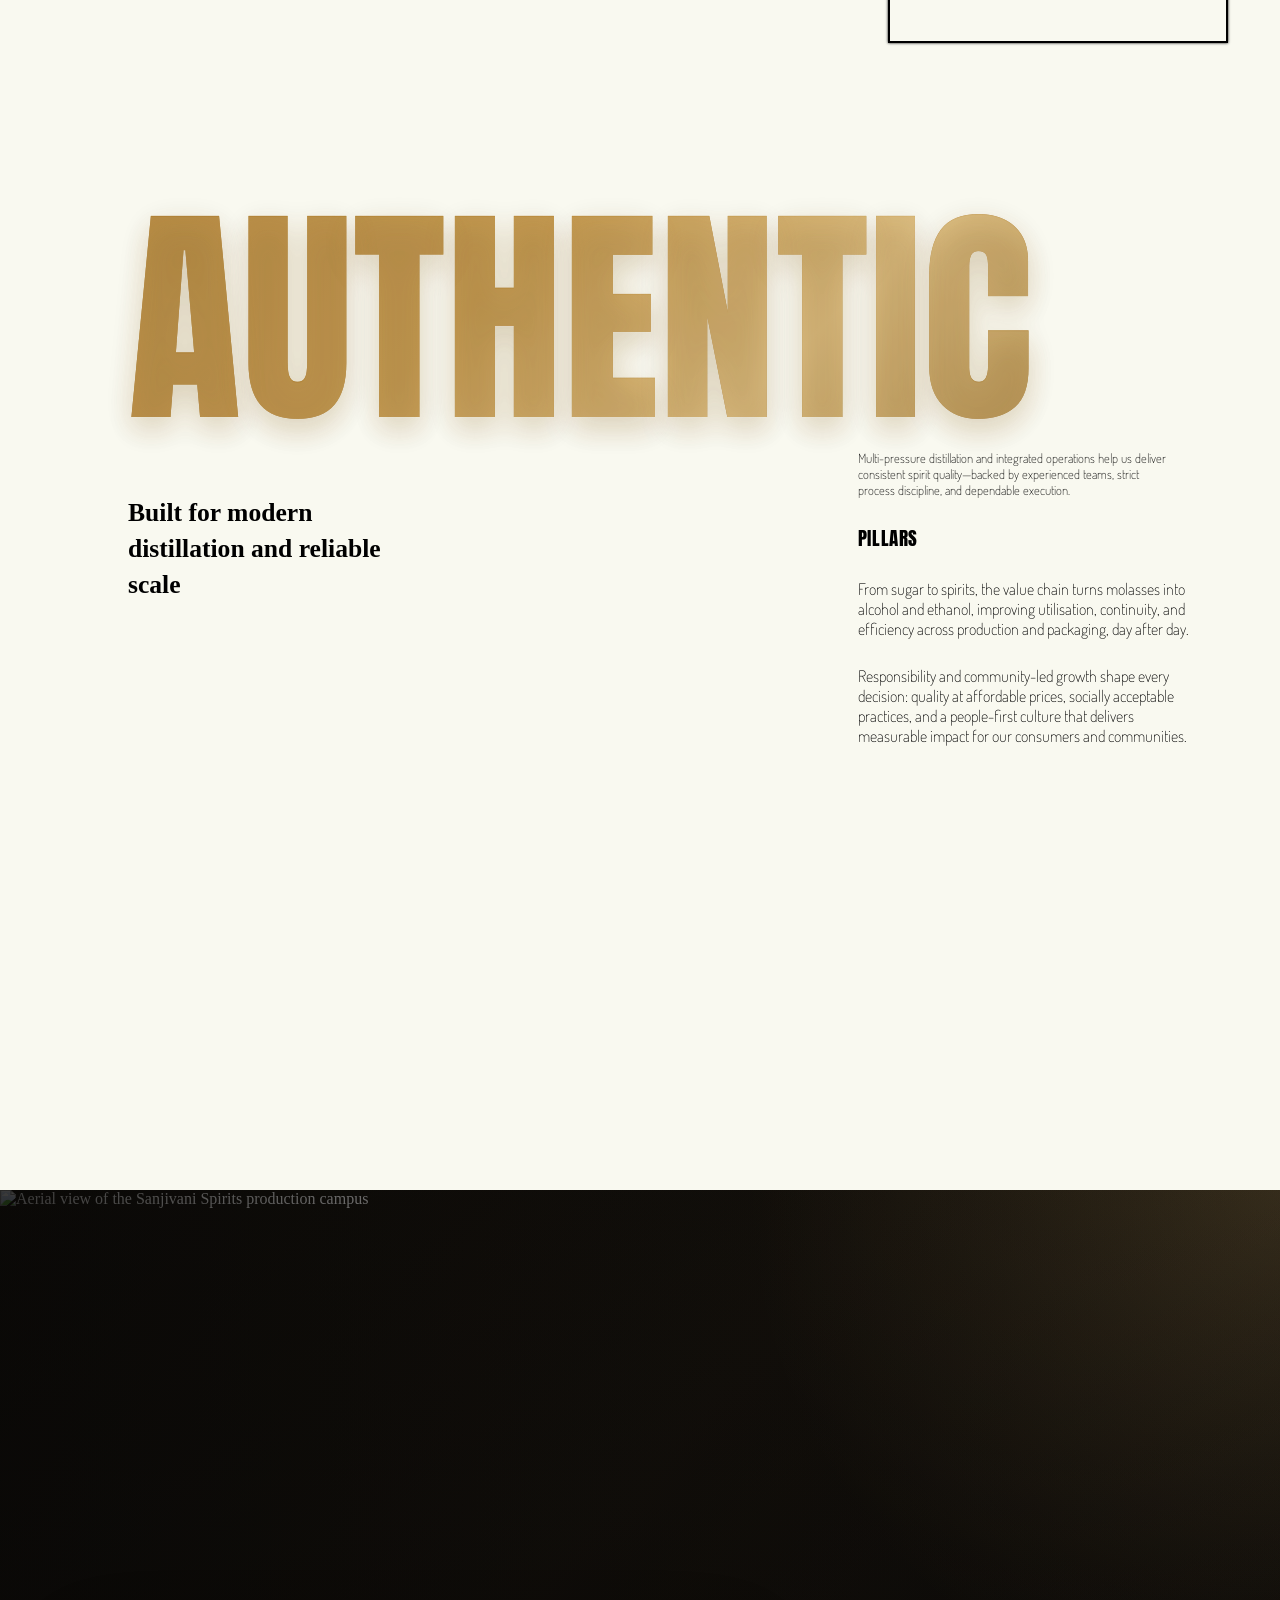
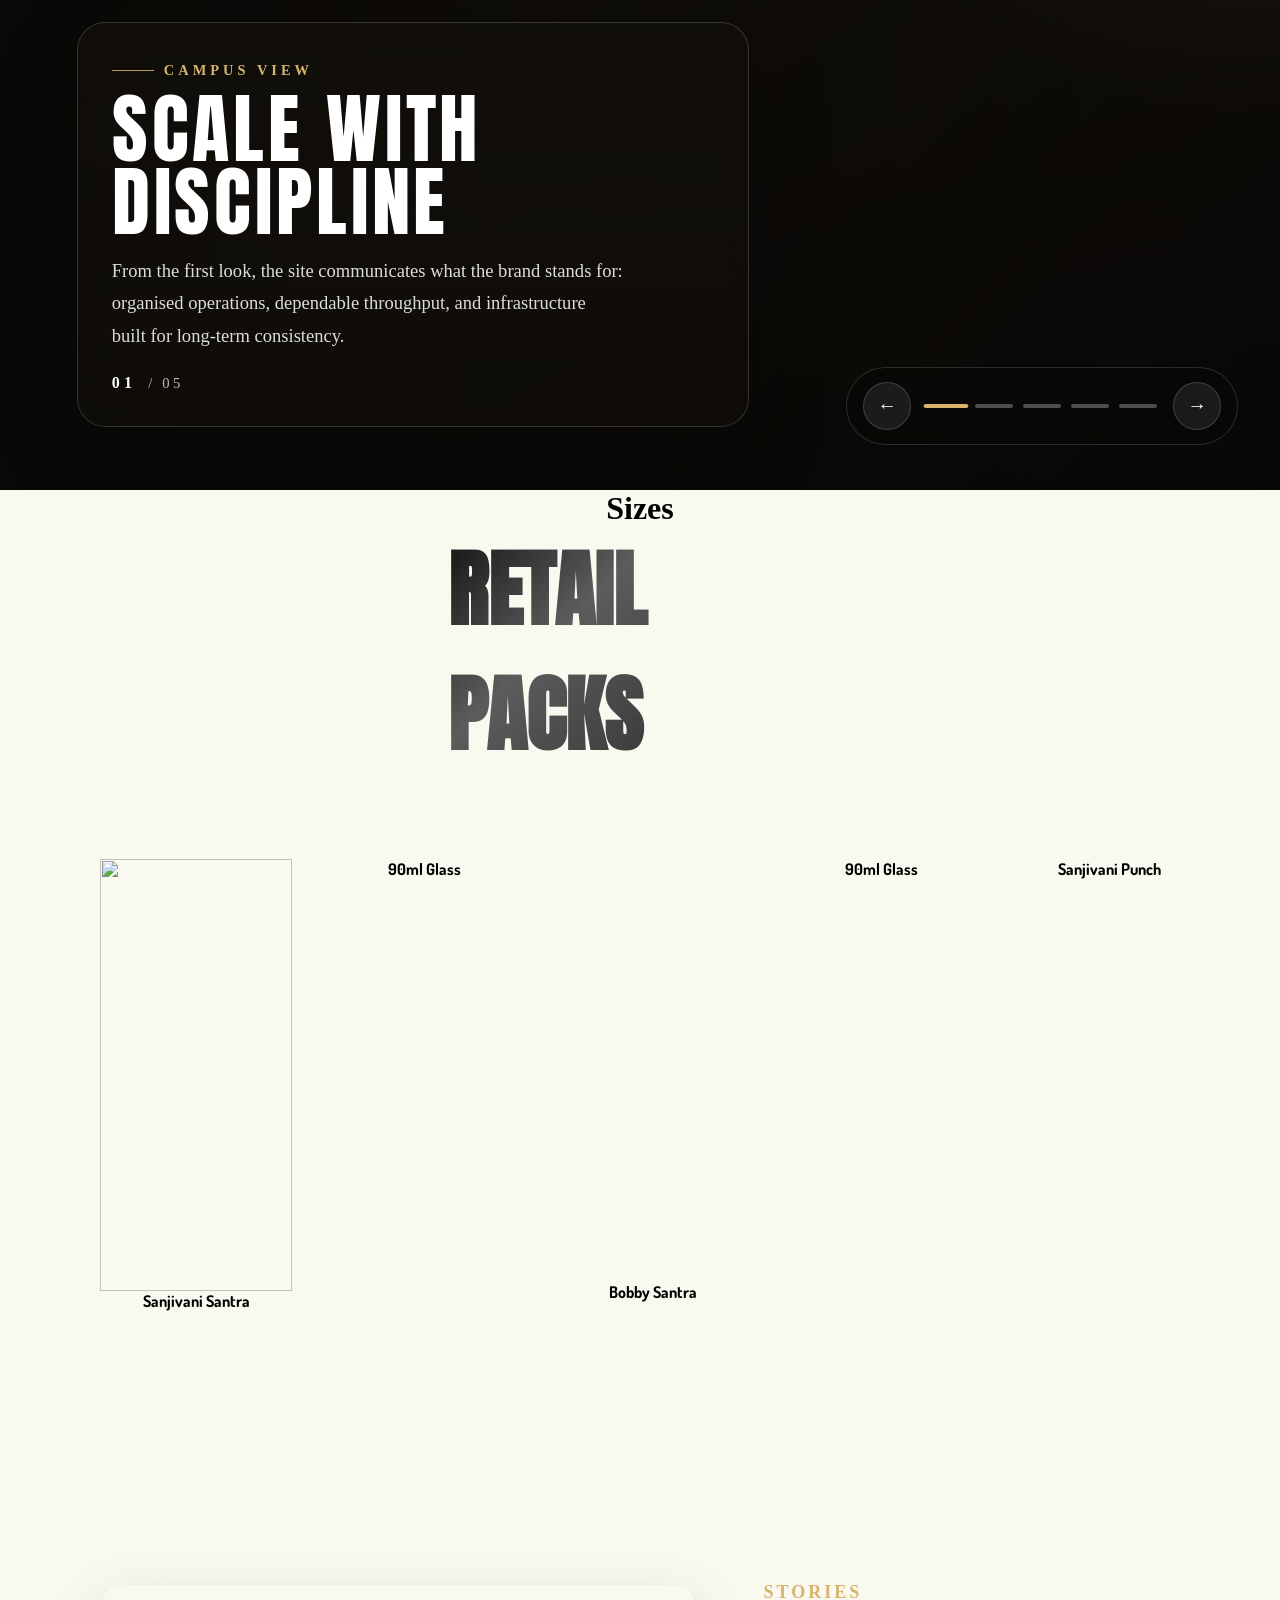
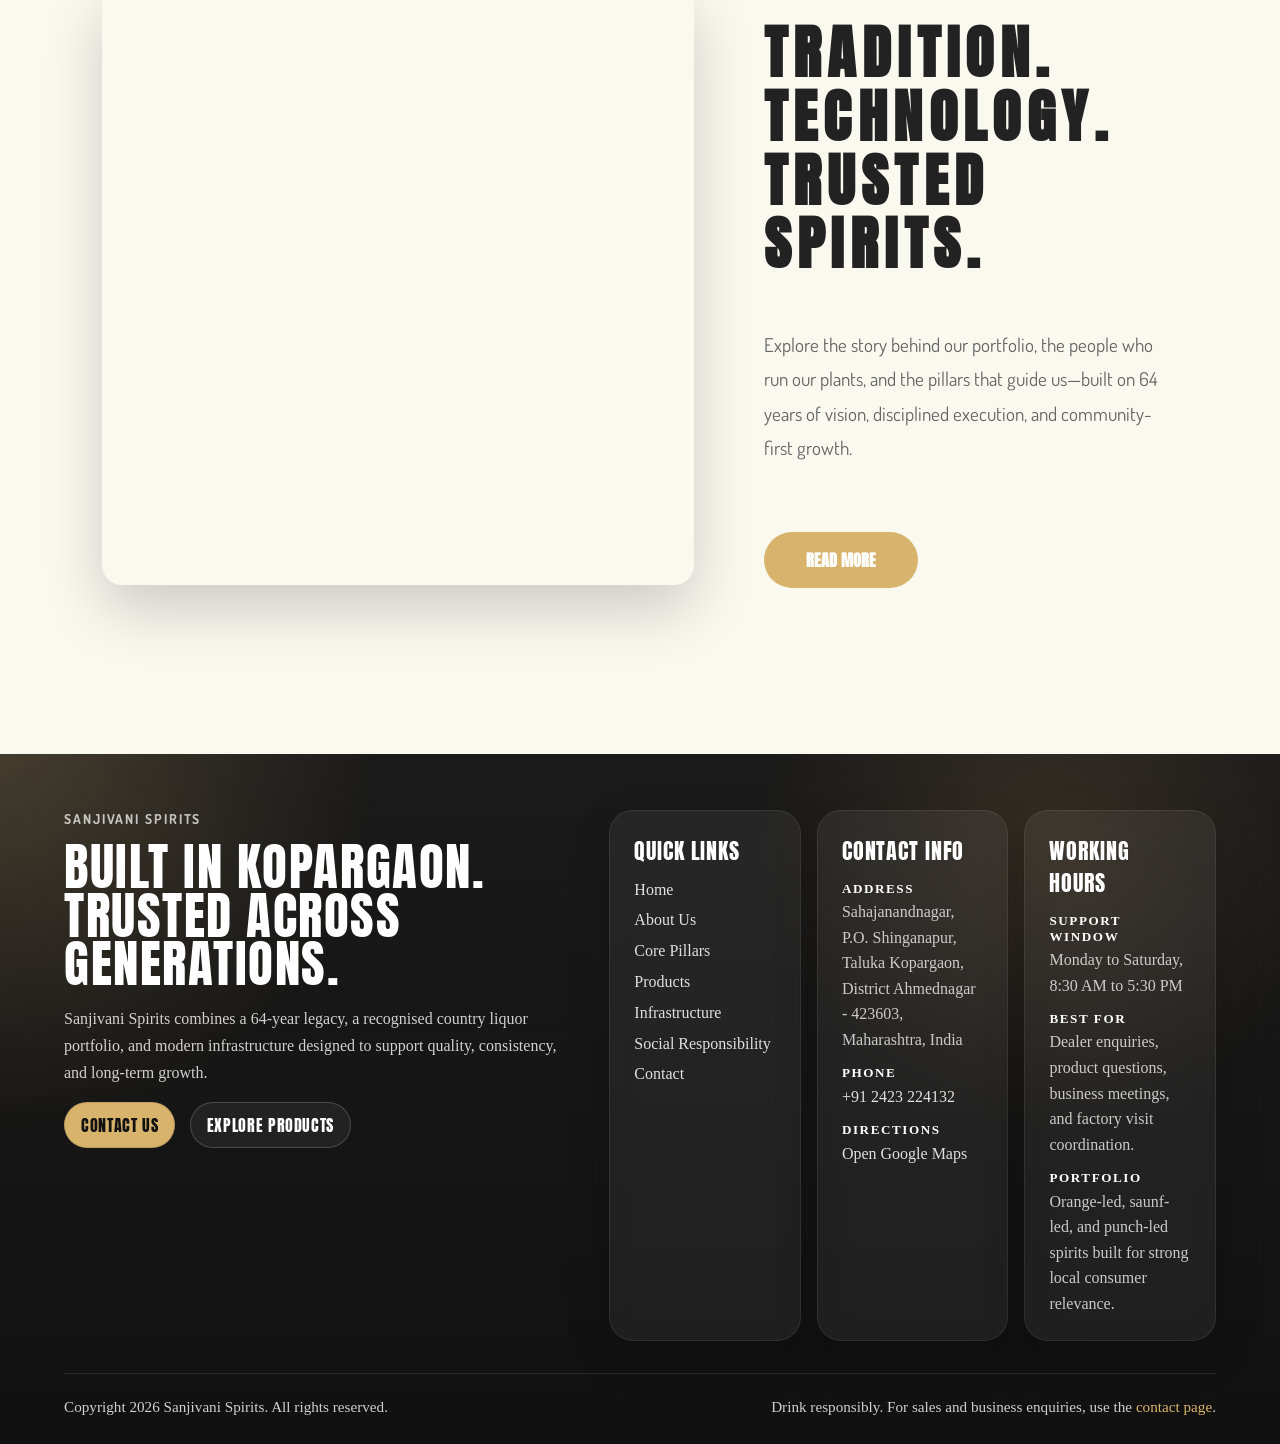
==== commit 25116cff: "final commit" ====
--- a/index.html
+++ b/index.html
@@ -149,7 +149,7 @@
         }
 
         html[data-page="index"] .nav_logo img {
-            height: 68px;
+            height: 59px;
             width: auto;
             display: block;
         }
@@ -1665,7 +1665,7 @@
             }
 
             html[data-page="index"] .nav_logo img {
-                height: 54px;
+                height: 47px;
             }
 
             html[data-page="index"] .social-side-panel {
